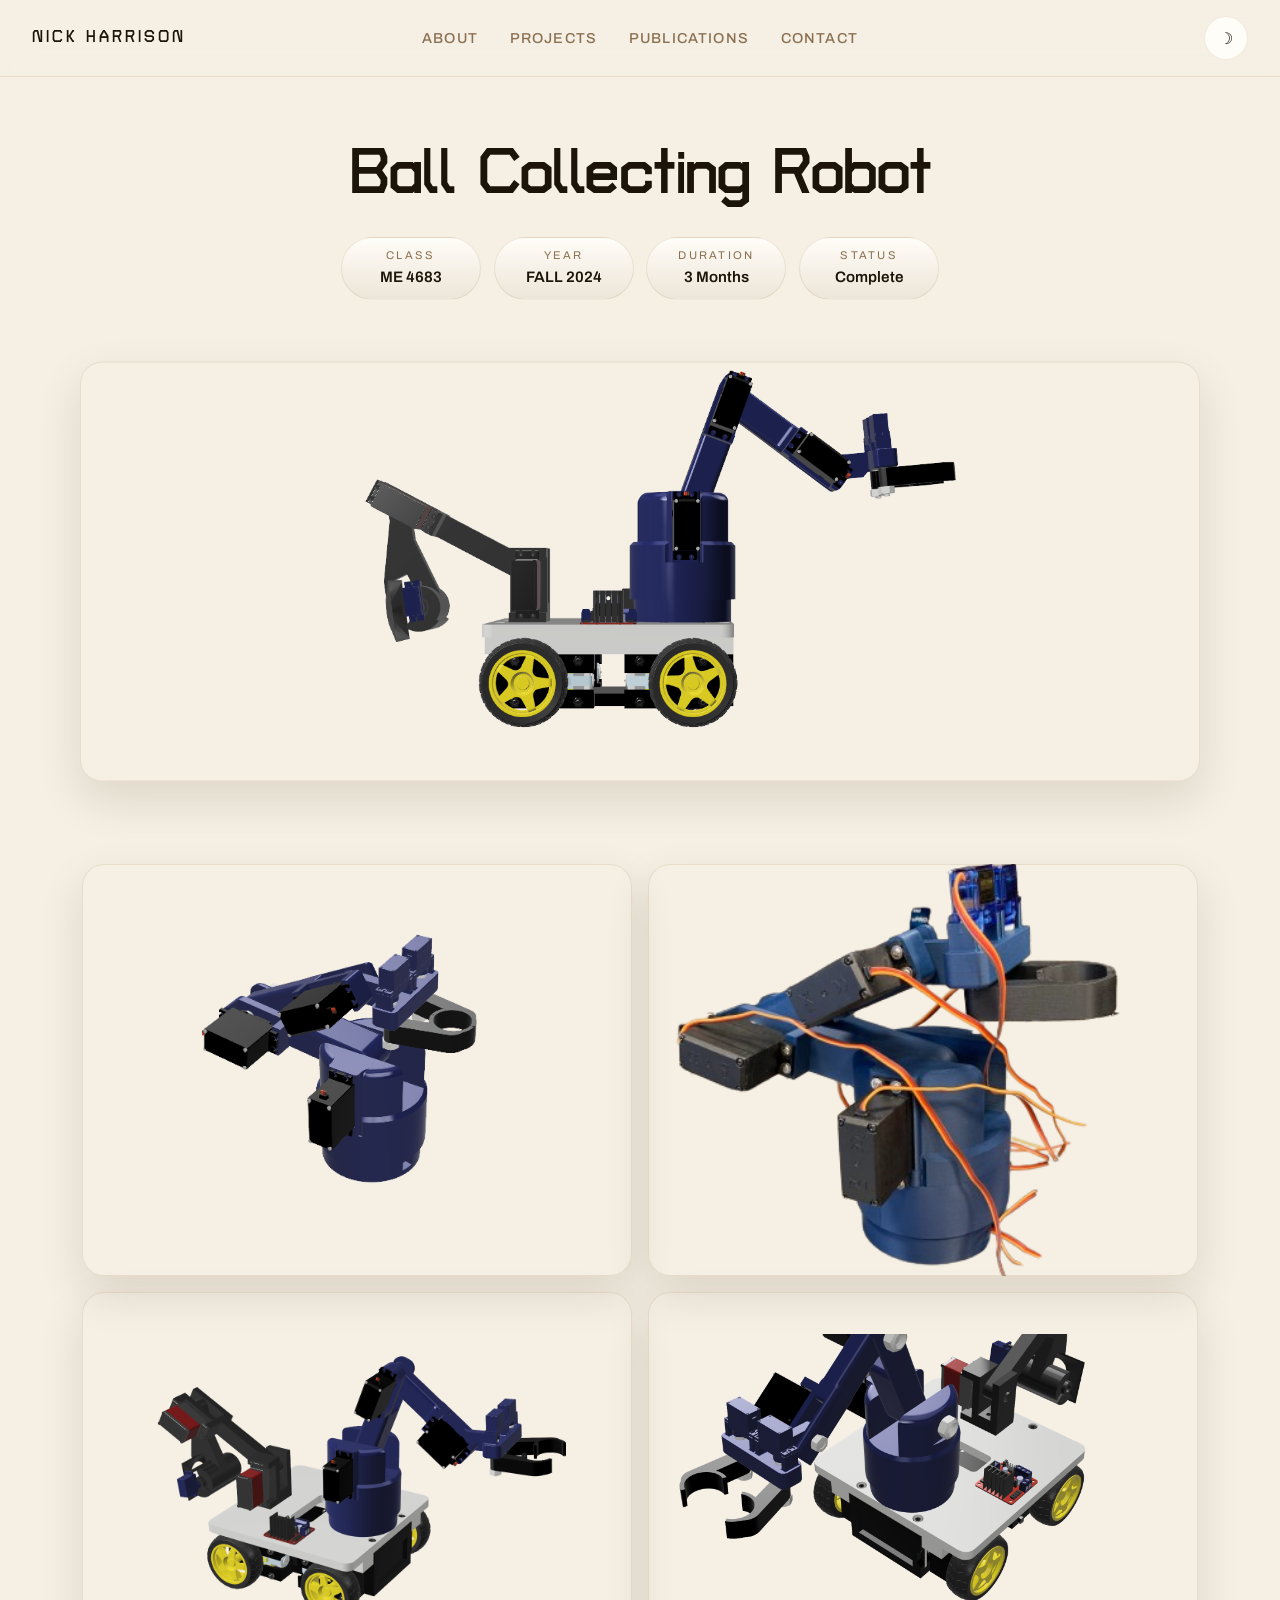
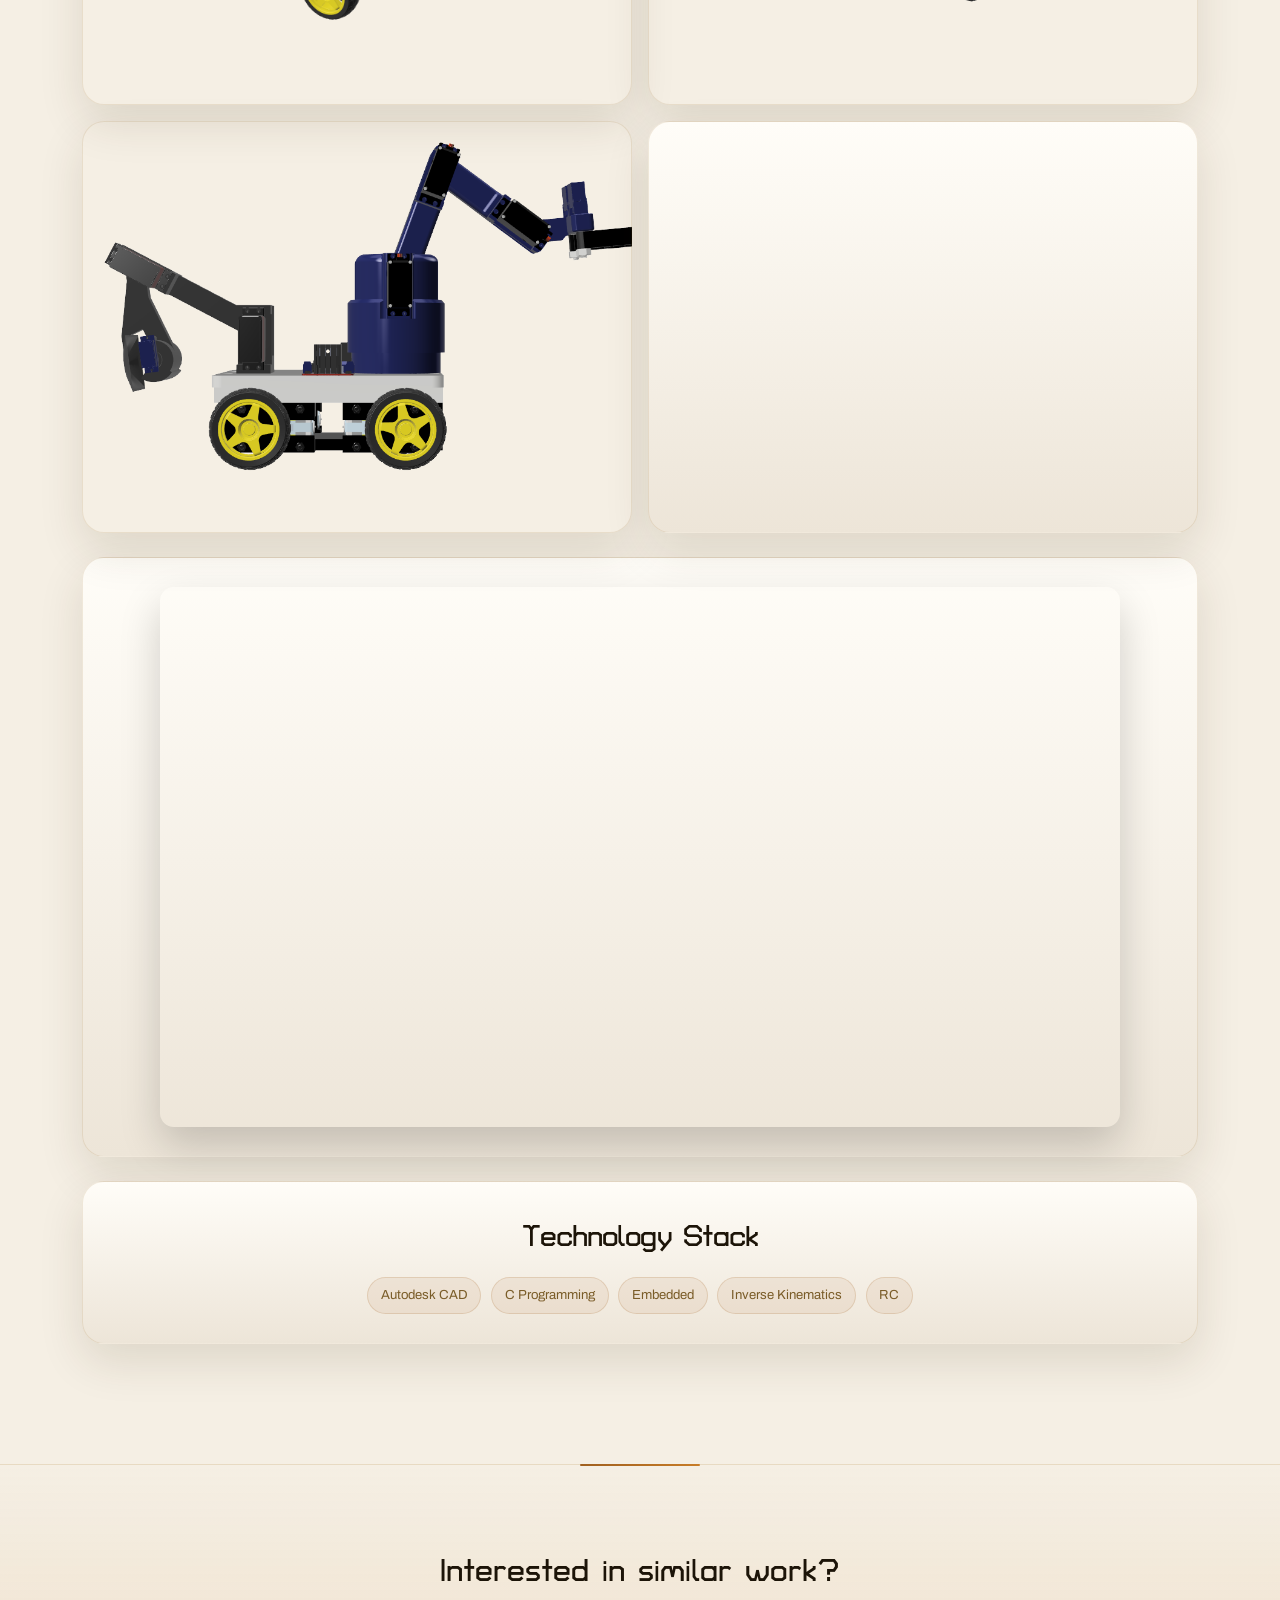
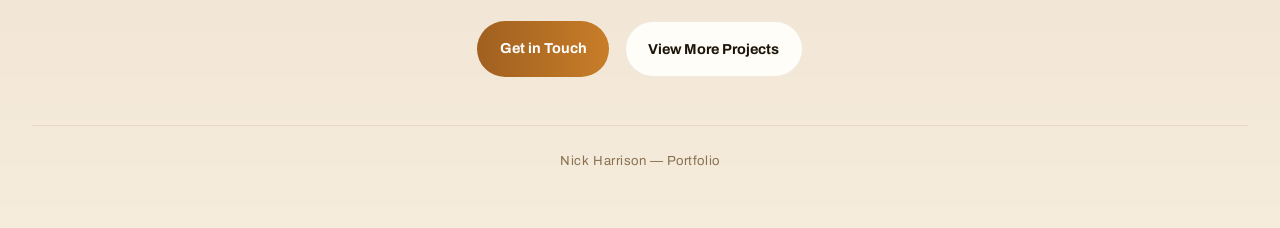
==== project-Ball-Sorter.html @ f3f4b69e "visual changes" ====
<!DOCTYPE html>
<html lang="en">
<head>
    <meta charset="UTF-8">
    <meta name="viewport" content="width=device-width, initial-scale=1.0">
    <script>
        (function(){ var k='portfolio-theme',t; try{t=localStorage.getItem(k);}catch(e){} if(!t&&typeof matchMedia!=='undefined'&&matchMedia('(prefers-color-scheme: light)').matches)t='light'; document.documentElement.setAttribute('data-theme',t||'dark'); })();
    </script>
    <title>Ball Sorting Robot - Nick's Portfolio</title>
    <link rel="preconnect" href="https://fonts.googleapis.com">
    <link rel="preconnect" href="https://fonts.gstatic.com" crossorigin>
     <link href="https://fonts.googleapis.com/css2?family=Archivo:wght@300;400;600;700&family=Playfair+Display:wght@700;900&family=Turret+Road:wght@400;700;800&display=swap" rel="stylesheet">
    <!-- To switch themes, change the href below to any file in /themes/ -->
    <link id="color-theme" rel="stylesheet" href="themes/warm-amber.css">
    <style>
* { margin: 0; padding: 0; box-sizing: border-box; }
        html { scroll-behavior: smooth; }
        body {
            font-family: 'Archivo', sans-serif;
            background: var(--bg);
            color: var(--text);
            line-height: 1.7;
        }

        nav {
            position: fixed;
            top: 0;
            left: 0;
            right: 0;
            padding: 1rem 2rem;
            display: flex;
            justify-content: space-between;
            align-items: center;
            z-index: 1000;
            background: linear-gradient(to bottom, var(--nav-bg), var(--nav-bg-fade));
            backdrop-filter: blur(18px);
            -webkit-backdrop-filter: blur(18px);
            border-bottom: 1px solid var(--surface-border);
        }

        [data-theme="light"] nav {
            background: linear-gradient(to bottom, var(--nav-bg), var(--nav-bg-fade));
        }

        .logo {
            font-family: 'Turret Road', serif;
            font-size: 1rem;
            font-weight: 800;
            letter-spacing: 0.18em;
            color: var(--text);
            text-decoration: none;
            transition: color 0.3s;
        }
        .logo:hover { color: var(--accent); }

        nav ul {
            position: absolute;
            left: 50%;
            transform: translateX(-50%);
            display: flex;
            gap: clamp(1rem, 2.8vw, 2rem);
            list-style: none;
        }

        nav a {
            color: var(--text-muted);
            text-decoration: none;
            font-size: 0.9rem;
            font-weight: 500;
            letter-spacing: 0.08em;
            text-transform: uppercase;
            transition: color 0.3s;
            position: relative;
        }

        nav a::after {
            content: '';
            position: absolute;
            bottom: -6px;
            left: 0;
            width: 0;
            height: 2px;
            background: linear-gradient(90deg, var(--accent), var(--accent-2));
            transition: width 0.3s;
        }
        nav a:hover { color: var(--text); }
        nav a:hover::after { width: 100%; }

        .theme-toggle { display: flex; align-items: center; margin-left: 1rem; }
        #theme-toggle-btn {
            background: var(--bg-elevated);
            border: 1px solid var(--surface-border);
            color: var(--text);
            width: 2.75rem;
            height: 2.75rem;
            border-radius: 999px;
            cursor: pointer;
            font-size: 1rem;
            display: flex;
            align-items: center;
            justify-content: center;
        }

        .project-hero {
            padding: 9rem 2rem 4rem;
            text-align: center;
            position: relative;
        }

        .project-hero h1 {
            font-family: 'Turret Road', serif;
            font-size: clamp(3rem, 5vw, 4.6rem);
            font-weight: 800;
            letter-spacing: -0.04em;
            line-height: 0.95;
            margin-bottom: 1rem;
            max-width: 860px;
            margin-left: auto;
            margin-right: auto;
        }

        .project-hero .subtitle {
            font-size: 1rem;
            color: var(--text-muted);
            max-width: 720px;
            margin: 0 auto 2rem;
        }

        .project-meta {
            display: flex;
            gap: 0.8rem;
            justify-content: center;
            flex-wrap: wrap;
        }

        .meta-item {
            background: linear-gradient(180deg, var(--bg-elevated), var(--surface));
            border: 1px solid var(--surface-border);
            border-radius: 999px;
            padding: 0.5rem 0.9rem;
            min-width: 140px;
        }

        .meta-label {
            font-size: 0.7rem;
            text-transform: uppercase;
            letter-spacing: 0.2em;
            color: var(--text-muted);
        }

        .meta-value {
            font-size: 0.95rem;
            color: var(--text);
            font-weight: 600;
        }

        .project-image-large {
            padding: 0 2rem 3rem;
            background-size: contain;
        }

        .project-image-large .image-container {
            max-width: 1120px;
            margin: 0 auto;
            min-height: 420px;
            background: linear-gradient(135deg, var(--project-image-overlay-1), var(--project-image-overlay-2));
            border: 1px solid var(--surface-border);
            border-radius: var(--radius);
            position: relative;
            overflow: hidden;
            box-shadow: var(--shadow);
        }
/* 
        .image-container::before,
        .image-container::after {
            content: '';
            position: absolute;
            background: linear-gradient(90deg, var(--accent), var(--accent-2));
            opacity: 0.12;
            border-radius: 999px;
        }
        .image-container::before { width: 240px; height: 240px; left: 10%; top: 12%; }
        .image-container::after { width: 180px; height: 180px; right: 8%; bottom: 10%; } */

        .project-content {
            max-width: var(--max-width);
            margin: 0 auto;
            padding: 2rem 2rem 6rem;
        }

        .content-section {
            background: linear-gradient(180deg, var(--bg-elevated), var(--surface));
            border: 1px solid var(--surface-border);
            border-radius: var(--radius);
            padding: 1.8rem;
            margin-bottom: 1.5rem;
            box-shadow: var(--shadow);
        }

        .content-section h2 {
            font-family: 'Turret Road', serif;
            font-size: 1.9rem;
            font-weight: 700;
            letter-spacing: -0.03em;
            margin-bottom: 0.9rem;
        }

        .content-section h3 {
            font-size: 1rem;
            font-weight: 700;
            margin-top: 1rem;
            color: var(--text);
        }

        .content-section p,
        .content-section li {
            color: var(--text-muted);
            font-size: 0.98rem;
            line-height: 1.75;
        }

        .content-section ul { list-style: none; padding-left: 0; }
        .content-section li { padding-left: 1rem; position: relative; }
        .content-section li::before {
            content: '—';
            position: absolute;
            left: 0;
            color: var(--accent-2);
        }

        .tech-stack {
            display: flex;
            justify-content: center;
            flex-wrap: wrap;
            gap: 0.6rem;
        }

        .tech-item {
            background: var(--tag-bg);
            border: 1px solid var(--tag-border);
            color: var(--muted);
            border-radius: 999px;
            padding: 0.4rem 0.8rem;
            font-size: 0.82rem;
        }

        .cta-section {
            padding: 5rem 2rem 3.5rem;
            text-align: center;
            position: relative;
            background: linear-gradient(180deg, transparent 0%, var(--project-cta-bg-1) 40%, var(--project-cta-bg-2) 100%);
            border-top: 1px solid var(--surface-border);
        }

        .cta-section::before {
            content: '';
            position: absolute;
            top: -1px;
            left: 50%;
            transform: translateX(-50%);
            width: 120px;
            height: 2px;
            background: linear-gradient(90deg, var(--accent), var(--accent-2));
            border-radius: 2px;
        }

        .cta-section h2 {
            font-family: 'Turret Road', serif;
            font-size: 2rem;
            margin-bottom: 1.4rem;
        }

        .cta-buttons { display: flex; justify-content: center; gap: 1rem; flex-wrap: wrap; }
        .btn {
            text-decoration: none;
            padding: 0.9rem 1.4rem;
            border-radius: 999px;
            font-size: 0.9rem;
            font-weight: 700;
        }
        .btn-primary {
            background: linear-gradient(90deg, var(--accent), var(--accent-2));
            color: #fff;
        }
        .btn-secondary {
            border: 1px solid var(--surface-border);
            color: var(--text);
            background: var(--bg-elevated);
        }

        .cta-footer {
            margin-top: 3rem;
            padding-top: 1.5rem;
            border-top: 1px solid var(--surface-border);
            color: var(--text-muted);
            font-size: 0.82rem;
            letter-spacing: 0.04em;
        }

        .project-gallery {
            display: grid;
            grid-template-columns: repeat(2, minmax(0, 1fr));
            gap: 1rem;
            margin-bottom: 1.5rem;
        }

        .gallery-item {
            background: linear-gradient(180deg, var(--bg-elevated), var(--surface));
            border: 1px solid var(--surface-border);
            border-radius: var(--radius);
            overflow: hidden;
            box-shadow: var(--shadow);
            cursor: pointer;
            aspect-ratio: 4 / 3;
        }

        .gallery-item video {
            width: 100%;
            height: 100%;
            object-fit: cover;
            display: block;
        }

        .lightbox {
            position: fixed;
            inset: 0;
            z-index: 2000;
            display: none;
            align-items: center;
            justify-content: center;
            padding: 2rem;
            background: rgba(2, 8, 23, 0.88);
            backdrop-filter: blur(12px);
        }

        .lightbox.active { display: flex; }

        .lightbox-content {
            max-width: min(1180px, 92vw);
            max-height: 86vh;
            object-fit: contain;
            border-radius: 14px;
            box-shadow: 0 24px 80px rgba(0, 0, 0, 0.45);
        }

        .lightbox-close {
            position: fixed;
            top: 1rem;
            right: 1rem;
            width: 2.75rem;
            height: 2.75rem;
            border: 1px solid rgba(255, 255, 255, 0.18);
            border-radius: 999px;
            background: rgba(15, 23, 42, 0.75);
            color: #fff;
            cursor: pointer;
            font-size: 1.8rem;
            line-height: 1;
        }

        @media (max-width: 768px) {
            nav { padding: 1rem 1rem; }
            nav ul { display: none; }
            .project-hero { padding: 8rem 1rem 3rem; }
            .project-content { padding: 1rem 0.75rem 5rem; }
            .project-image-large { padding: 0 0.75rem 2rem; }
            .content-section { padding: 1.4rem; }
            .project-gallery { grid-template-columns: 1fr; }
        }
</style>
</head>
<body>
    <nav>
        <a href="index.html" class="logo">NICK HARRISON</a>
        <ul>
            <li><a href="index.html#about">About</a></li>
            <li><a href="index.html#projects">Projects</a></li>
            <li><a href="index.html#publications">Publications</a></li>
            <li><a href="index.html#contact">Contact</a></li>
        </ul>
        <div class="theme-toggle">
            <button type="button" id="theme-toggle-btn" aria-label="Switch to light mode">☀</button>
        </div>
    </nav>

    <section class="project-hero">
        <!-- <a href="index.html#projects" class="back-link">← Back to Projects</a> -->
        <h1>Ball Collecting Robot</h1>
        <p class="subtitle"></p>
        
        <div class="project-meta">
            <!-- <div class="meta-item">
                <div class="meta-label">Role</div>
                <div class="meta-value">Lead Designer</div>
            </div> -->
            <div class="meta-item">
                <div class="meta-label">Class</div>
                <div class="meta-value">ME 4683</div>
            </div>
            <div class="meta-item">
                <div class="meta-label">Year</div>
                <div class="meta-value">FALL 2024</div>
            </div>
            <div class="meta-item">
                <div class="meta-label">Duration</div>
                <div class="meta-value">3 Months</div>
            </div>
            <div class="meta-item">
                <div class="meta-label">Status</div>
                <div class="meta-value">Complete</div>
                </div>
    </section>

    <section class="project-image-large">
        <div class="image-container parallax-ready" id="hero-image" style="background-image: url('images/Projects/Mechatronics\ Applications/Main Assembly v100 side.png');
            background-size: 80%;
            background-position: center;
            background-repeat: no-repeat;">  
        </div>
    </section>

    <section class="project-content">
       
        <!-- <div class="content-section reveal" data-reveal>
            <h2>The Challenge</h2>
            <p>
         Mechatronics Applications was a project-based course that concluded with a class competition in which teams of two competed to collect and store the most amount of balls.
            </p>
            <p>
                The tasks of the project were as follows:
            </p>
            <ul>
                <li>Using airfoil data, determine a suitable airfoil shape</li>
                <li>Determine wing shape (twist, sweep, dihedral/anhedral)  </li>
                <li>Determine size of wing (span, chord) to achive necessary lift</li>
                <li>Calculate aerodynamic forces generated by wing and fuselage</li>
                <li>Calculate inpact of wingtips on drag and lift</li>
                <li>Design and build the wing, considering weight restrictions and durabilty</li>
                <li>Design a suitable cotrol algorithm for maintianing flight orientation autonomously</li>
            </ul>
        </div>

        <div class="content-section reveal" data-reveal style="text-align: justify ;">
            <h2>The Solution</h2>
            <p>
            The SG6040 airfloil profile was selected to form the wing design. Below, the skeleton of the wing is shown which consists of 3D printed ribs connected with carbon fiber rods. To save on weight, lightweight PLA was used as opposed to regular PLA
            which reduced the mass of the wing by <b>65 percent</b>.
            </p>
            <p>
            The flight controller utilizes the MPU-6050 IMU to measure the pitch, roll and yaw. A control algorithm was created using these values to maintain stability of the aircraft during flight without requiring user input. 
            </p>
        </div> -->

        <div class="project-gallery reveal" data-reveal>
            <div class="gallery-item" data-lightbox="images/Projects/Mechatronics Applications/Container Collector Assembly MKIII v61.png" style="background-image: url('images/Projects/Mechatronics\ Applications/Container Collector Assembly MKIII v61.png');
                background-size: cover;
                background-position: center;
                background-repeat: no-repeat;">
            </div>
        
            <div class="gallery-item" data-lightbox="images/Projects/Mechatronics Applications/Container Collector Prototype .png" style="background-image: url('images/Projects/Mechatronics Applications/Container Collector Prototype .png');
                background-size: cover;
                background-position: center;
                background-repeat: no-repeat;">
            </div>

            <div class="gallery-item" data-lightbox="images/Projects/Mechatronics Applications/Main Assembly v100 angle 1.png" style="background-image: url('images/Projects/Mechatronics\ Applications/Main Assembly v100 angle 1.png');
                background-size: cover;
                background-position: center;
                background-repeat: no-repeat;">
            </div>
            
            <div class="gallery-item" data-lightbox="images/Projects/Mechatronics Applications/Main Assembly v100 angle 2.png" style="background-image: url('images/Projects/Mechatronics Applications/Main Assembly v100 angle 2.png');
                background-size: 120%;
                background-position: center;
                background-repeat: no-repeat;">
            </div>

            <div class="gallery-item" data-lightbox="images/Projects/Mechatronics Applications/Main Assembly v100 side.png" style="background-image: url('images/Projects/Mechatronics Applications/Main\ Assembly\ v100\ side.png');
                background-size: 150%;
                background-position: center;
                background-repeat: no-repeat;">
            </div>

             <div class="gallery-item">
                <video autoplay muted loop playsinline>
                    <source src="Videos/Collector Demo.mp4" type="video/mp4">
                        Your browser does not support the video tag.
                </video>
            </div>
            
            
        </div>

        <div class="content-section reveal" data-reveal style="text-align: center;">
            <div style="width: min(100%, 960px); margin: 0 auto; aspect-ratio: 16 / 9; border-radius: 14px; overflow: hidden; box-shadow: 0 18px 40px rgba(0,0,0,.18);">
                <iframe
                    width="560"
                    height="315"
                    src="https://www.youtube.com/embed/3nJIN5rSFaw?si=W7jKYZ2c7kxrS6bO&autoplay=1&mute=1&autoplay=1"
                    title="YouTube video player"
                    frameborder="0"
                    allow="accelerometer; autoplay; clipboard-write; encrypted-media; gyroscope; picture-in-picture; web-share"
                    referrerpolicy="strict-origin-when-cross-origin"
                    allowfullscreen
                    style="width: 100%; height: 100%; border: 0;"
                ></iframe>
            </div>
        </div>

        <div class="content-section reveal" data-reveal style="text-align: center;">
            <h2>Technology Stack</h2>
            <div class="tech-stack">
                        <div class="tech-item">Autodesk CAD</div>
                        <div class="tech-item">C Programming</div>
                        <div class="tech-item">Embedded</div>
                        <div class="tech-item">Inverse Kinematics</div>
                         <div class="tech-item">RC</div>
            </div>
        </div>
    </section>

    <section class="cta-section reveal" data-reveal>
        <h2>Interested in similar work?</h2>
        <div class="cta-buttons">
            <a href="index.html#contact" class="btn btn-primary">Get in Touch</a>
            <a href="index.html#projects" class="btn btn-secondary">View More Projects</a>
        </div>
        <div class="cta-footer">Nick Harrison — Portfolio</div>
    </section>

    <div class="lightbox" id="lightbox" aria-hidden="true">
        <button type="button" class="lightbox-close" id="lightbox-close" aria-label="Close">×</button>
        <img class="lightbox-content" id="lightbox-img" src="" alt="Enlarged view">
        <video class="lightbox-content" id="lightbox-video" controls playsinline style="display:none;">
            <source id="lightbox-video-source" src="" type="video/mp4">
            Your browser does not support the video tag.
        </video>
    </div>

    <script src="theme.js"></script>
    <script>
        (function () {
            var e = document.documentElement;

            // ----- Scroll reveal -----
            var reveals = document.querySelectorAll('[data-reveal]');
            var observer = new IntersectionObserver(function (entries) {
                entries.forEach(function (entry) {
                    if (entry.isIntersecting) {
                        entry.target.classList.add('revealed');
                    }
                });
            }, { rootMargin: '0px 0px -60px 0px', threshold: 0.1 });

            reveals.forEach(function (el) { observer.observe(el); });

            // ----- Hero image parallax -----
            var heroImage = document.getElementById('hero-image');
            if (heroImage) {
                window.addEventListener('scroll', function () {
                    var rect = heroImage.getBoundingClientRect();
                    var center = rect.top + rect.height / 2;
                    var viewCenter = window.innerHeight / 2;
                    var offset = (viewCenter - center) * 0.03;
                    heroImage.style.transform = 'translateY(' + (offset * 0.5) + 'px)';
                }, { passive: true });
            }

            // ----- Gallery lightbox -----
            var lightbox = document.getElementById('lightbox');
            var lightboxImg = document.getElementById('lightbox-img');
            var lightboxVideo = document.getElementById('lightbox-video');
            var lightboxVideoSource = document.getElementById('lightbox-video-source');
            var lightboxClose = document.getElementById('lightbox-close');
            var galleryTriggers = document.querySelectorAll('[data-lightbox]');
            var videoTriggers = document.querySelectorAll('[data-lightbox-video]');

            function openLightboxImage(src) {
                if (!lightbox || !lightboxImg) return;
                if (lightboxVideo) {
                    lightboxVideo.pause();
                    lightboxVideo.currentTime = 0;
                    lightboxVideo.style.display = 'none';
                }
                if (lightboxVideoSource) lightboxVideoSource.src = '';
                if (lightboxVideo) lightboxVideo.load();

                lightboxImg.style.display = '';
                lightboxImg.src = src;
                lightbox.classList.add('active');
                lightbox.setAttribute('aria-hidden', 'false');
                document.body.style.overflow = 'hidden';
            }

            function openLightboxVideo(src) {
                if (!lightbox || !lightboxVideo || !lightboxVideoSource || !lightboxImg) return;
                lightboxImg.src = '';
                lightboxImg.style.display = 'none';

                lightboxVideoSource.src = src;
                lightboxVideo.style.display = '';
                lightboxVideo.load();

                lightbox.classList.add('active');
                lightbox.setAttribute('aria-hidden', 'false');
                document.body.style.overflow = 'hidden';

                // Autoplay may be blocked; that's fine.
                var p = lightboxVideo.play();
                if (p && typeof p.catch === 'function') p.catch(function () {});
            }

            function closeLightbox() {
                if (!lightbox) return;
                lightbox.classList.remove('active');
                lightbox.setAttribute('aria-hidden', 'true');
                document.body.style.overflow = '';

                if (lightboxImg) lightboxImg.src = '';
                if (lightboxVideo) {
                    lightboxVideo.pause();
                    lightboxVideo.currentTime = 0;
                    lightboxVideo.style.display = 'none';
                }
                if (lightboxVideoSource) lightboxVideoSource.src = '';
                if (lightboxVideo) lightboxVideo.load();
            }

            galleryTriggers.forEach(function (el) {
                el.addEventListener('click', function () {
                    var src = this.getAttribute('data-lightbox');
                    if (src) openLightboxImage(src);
                });
            });

            videoTriggers.forEach(function (el) {
                el.addEventListener('click', function () {
                    var src = this.getAttribute('data-lightbox-video');
                    if (src) openLightboxVideo(src);
                });
            });

            if (lightboxClose) lightboxClose.addEventListener('click', closeLightbox);
            if (lightbox) lightbox.addEventListener('click', function (ev) {
                if (ev.target === lightbox) closeLightbox();
            });
            document.addEventListener('keydown', function (ev) {
                if (ev.key === 'Escape') closeLightbox();
            });
        })();
    </script>
</body>
</html>
---- themes/warm-amber.css ----
/* ── Warm Amber theme ────────────────────────────────────────────────────── */
:root,
[data-theme="dark"] {
    --bg: #111009;
    --bg-elevated: #1c1810;
    --surface: #221e14;
    --surface-2: #2c2618;
    --surface-border: rgba(210, 160, 80, 0.14);
    --text: #f5ede0;
    --muted: #d4a862;
    --text-muted: #9a8060;
    --accent: #c87d28;
    --accent-2: #e8a030;
    --accent-3: #f0c870;
    --success: #8a9a6a;
    --shadow: 0 24px 60px rgba(5, 3, 0, 0.6);
    --radius: 22px;
    --max-width: 1180px;

    /* Ambient / hardcoded thematic colors */
    --glow-primary: rgba(200, 125, 40, 0.10);
    --glow-secondary: rgba(232, 160, 48, 0.06);
    --glow-hero-primary: rgba(200, 125, 40, 0.18);
    --glow-hero-secondary: rgba(232, 160, 48, 0.12);
    --nav-bg: rgba(10, 7, 2, 0.88);
    --nav-bg-fade: rgba(10, 7, 2, 0.42);
    --grid-line: rgba(200, 155, 80, 0.04);
    --about-overlay-1: rgba(200, 125, 40, 0.08);
    --about-overlay-2: rgba(232, 160, 48, 0.05);
    --tag-bg: rgba(200, 125, 40, 0.10);
    --tag-border: rgba(200, 125, 40, 0.22);
    --card-hover-border: rgba(200, 125, 40, 0.6);
    --card-hover-shadow: rgba(5, 3, 0, 0.6);
    --image-overlay: rgba(10, 7, 2, 0.7);
    --contact-glow-1: rgba(200, 125, 40, 0.05);
    --contact-glow-2: rgba(232, 160, 48, 0.03);
    --email-bg-1: rgba(200, 125, 40, 0.12);
    --email-bg-2: rgba(232, 160, 48, 0.10);
    --social-hover-1: rgba(200, 125, 40, 0.18);
    --social-hover-2: rgba(232, 160, 48, 0.14);
    --cta-shadow: rgba(200, 125, 40, 0.35);
    --section-tint: rgba(200, 125, 40, 0.03);
    --project-image-overlay-1: rgba(200, 125, 40, 0.22);
    --project-image-overlay-2: rgba(232, 160, 48, 0.12);
    --project-cta-bg-1: rgba(200, 125, 40, 0.07);
    --project-cta-bg-2: rgba(232, 160, 48, 0.05);
}

[data-theme="light"] {
    --bg: #f5efe4;
    --bg-elevated: #fffdf8;
    --surface: #ede5d8;
    --surface-2: #e0d4c0;
    --surface-border: rgba(140, 90, 20, 0.12);
    --text: #1c1408;
    --muted: #7a5c28;
    --text-muted: #8a7050;
    --accent: #a06020;
    --accent-2: #c87d28;
    --accent-3: #d4a040;
    --success: #5a7a40;
    --shadow: 0 18px 45px rgba(60, 40, 10, 0.12);

    --nav-bg: rgba(245, 239, 228, 0.92);
    --nav-bg-fade: rgba(245, 239, 228, 0.52);
    --tag-bg: rgba(160, 96, 32, 0.08);
    --tag-border: rgba(160, 96, 32, 0.18);
    --card-hover-border: rgba(160, 96, 32, 0.5);
    --card-hover-shadow: rgba(60, 40, 10, 0.22);
    --image-overlay: rgba(28, 20, 8, 0.5);
    --contact-glow-1: rgba(160, 96, 32, 0.06);
    --contact-glow-2: rgba(200, 125, 40, 0.04);
    --email-bg-1: rgba(160, 96, 32, 0.10);
    --email-bg-2: rgba(200, 125, 40, 0.08);
    --social-hover-1: rgba(160, 96, 32, 0.12);
    --social-hover-2: rgba(200, 125, 40, 0.10);
    --cta-shadow: rgba(160, 96, 32, 0.30);
    --about-overlay-1: rgba(160, 96, 32, 0.06);
    --about-overlay-2: rgba(200, 125, 40, 0.04);
    --glow-primary: rgba(160, 96, 32, 0.08);
    --glow-secondary: rgba(200, 125, 40, 0.05);
    --glow-hero-primary: rgba(160, 96, 32, 0.12);
    --glow-hero-secondary: rgba(200, 125, 40, 0.08);
    --grid-line: rgba(160, 120, 60, 0.05);
}
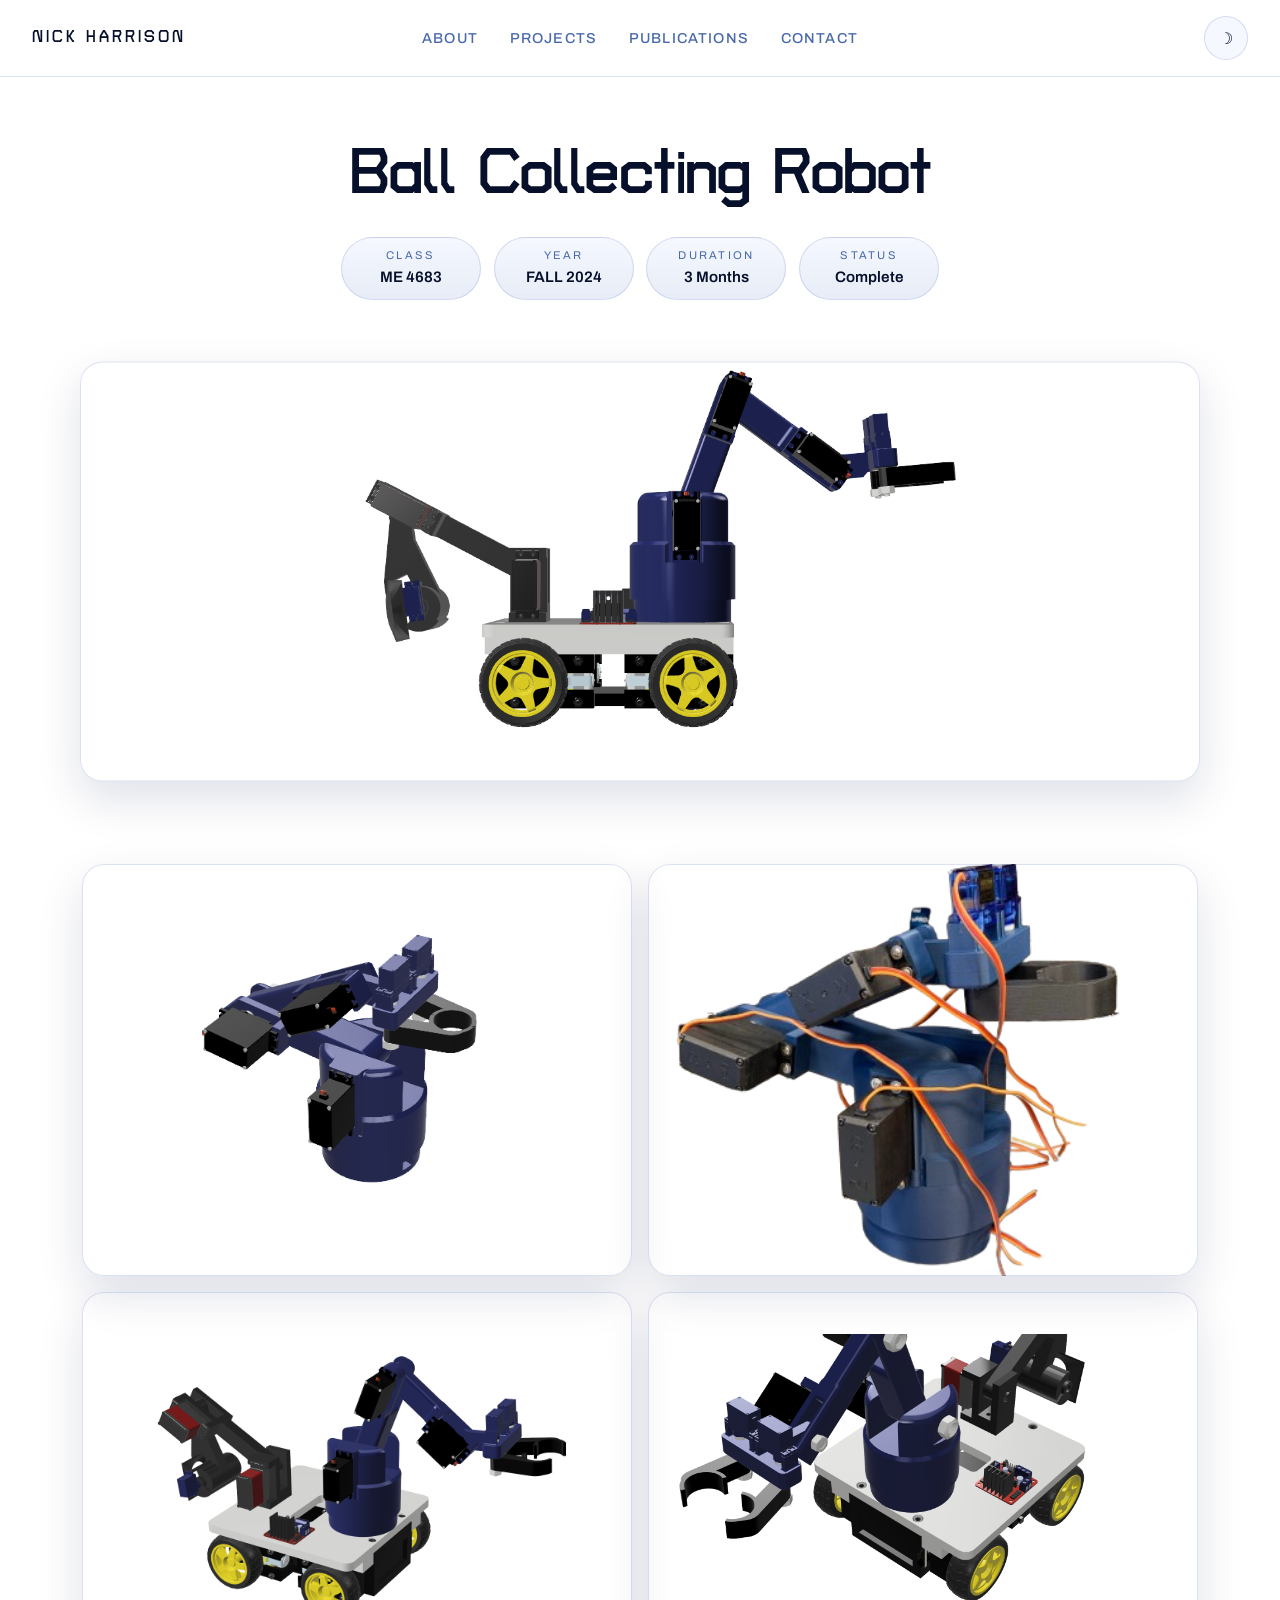
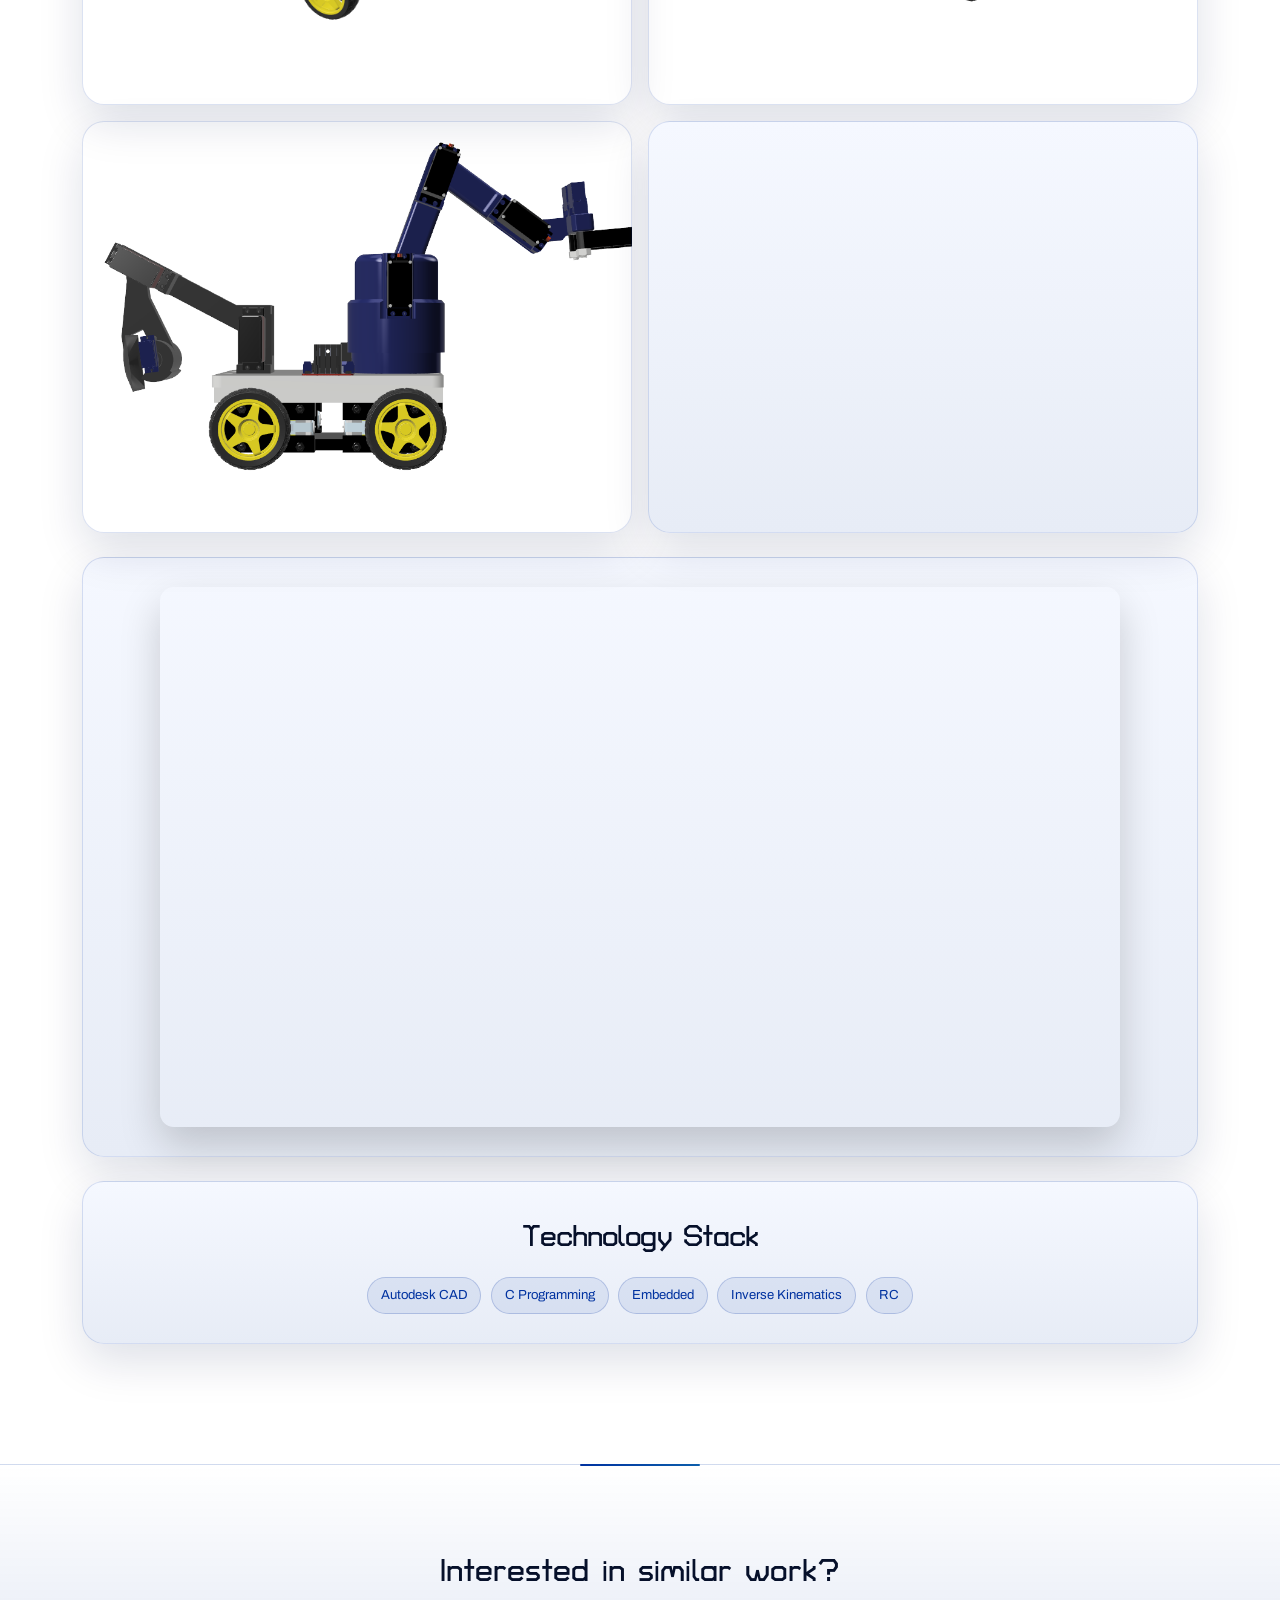
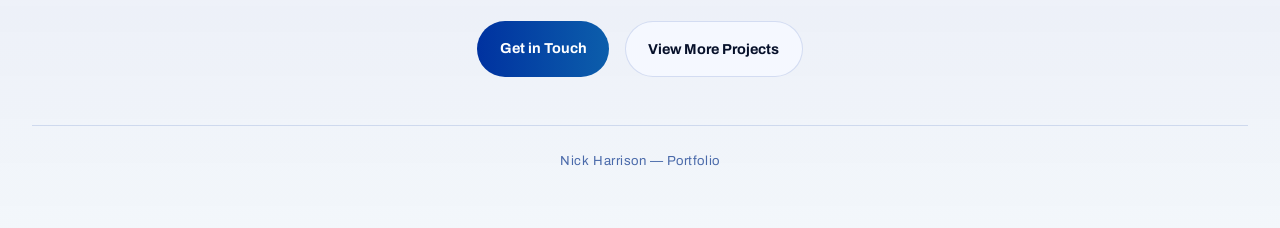
==== commit 0308835a: "updates" ====
--- a/project-Ball-Sorter.html
+++ b/project-Ball-Sorter.html
@@ -11,7 +11,7 @@
     <link rel="preconnect" href="https://fonts.gstatic.com" crossorigin>
      <link href="https://fonts.googleapis.com/css2?family=Archivo:wght@300;400;600;700&family=Playfair+Display:wght@700;900&family=Turret+Road:wght@400;700;800&display=swap" rel="stylesheet">
     <!-- To switch themes, change the href below to any file in /themes/ -->
-    <link id="color-theme" rel="stylesheet" href="themes/warm-amber.css">
+    <link id="color-theme" rel="stylesheet" href="themes/ellisdon-blue.css">
     <style>
 * { margin: 0; padding: 0; box-sizing: border-box; }
         html { scroll-behavior: smooth; }
--- a/themes/ellisdon-blue.css
+++ b/themes/ellisdon-blue.css
@@ -0,0 +1,91 @@
+/* ── EllisDon Blue theme ──────────────────────────────────────────────────── */
+/* Brand colors: #0C5EAB (Tory Blue), #0032A0 (International Klein Blue), #E7ECF6 (White Lilac) */
+:root,
+[data-theme="dark"] {
+    --bg: #020b1e;
+    --bg-elevated: #051530;
+    --surface: #081d45;
+    --surface-2: #0c255a;
+    --surface-border: rgba(12, 94, 171, 0.28);
+    --text: #f0f5ff;
+    --muted: #7aacd8;
+    --text-muted: #4e7aaa;
+    --accent: #f0f5ff;
+    --accent-2: #0C5EAB;
+    --accent-3: #5c9cd8;
+    --success: #5a9a7a;
+    --shadow: 0 24px 60px rgba(1, 4, 14, 0.70);
+    --radius: 22px;
+    --max-width: 1180px;
+
+    /* Ambient / hardcoded thematic colors */
+    --glow-primary: rgba(12, 94, 171, 0.14);
+    --glow-secondary: rgba(0, 50, 160, 0.08);
+    --glow-hero-primary: rgba(12, 94, 171, 0.22);
+    --glow-hero-secondary: rgba(0, 50, 160, 0.14);
+    --nav-bg: rgba(2, 6, 18, 0.90);
+    --nav-bg-fade: rgba(2, 6, 18, 0.44);
+    --grid-line: rgba(12, 94, 171, 0.05);
+    --about-overlay-1: rgba(12, 94, 171, 0.10);
+    --about-overlay-2: rgba(0, 50, 160, 0.06);
+    --tag-bg: rgba(12, 94, 171, 0.12);
+    --tag-border: rgba(12, 94, 171, 0.28);
+    --card-hover-border: rgba(12, 94, 171, 0.65);
+    --card-hover-shadow: rgba(1, 4, 14, 0.70);
+    --image-overlay: rgba(2, 6, 18, 0.72);
+    --contact-glow-1: rgba(12, 94, 171, 0.06);
+    --contact-glow-2: rgba(0, 50, 160, 0.04);
+    --email-bg-1: rgba(12, 94, 171, 0.14);
+    --email-bg-2: rgba(0, 50, 160, 0.10);
+    --social-hover-1: rgba(12, 94, 171, 0.20);
+    --social-hover-2: rgba(0, 50, 160, 0.14);
+    --cta-shadow: rgba(12, 94, 171, 0.40);
+    --section-tint: rgba(12, 94, 171, 0.04);
+    --project-image-overlay-1: rgba(12, 94, 171, 0.24);
+    --project-image-overlay-2: rgba(0, 50, 160, 0.14);
+    --project-cta-bg-1: rgba(12, 94, 171, 0.09);
+    --project-cta-bg-2: rgba(0, 50, 160, 0.06);
+}
+
+[data-theme="light"] {
+    --bg: #ffffff;
+    --bg-elevated: #f5f8ff;
+    --surface: #E7ECF6;
+    --surface-2: #d4dcee;
+    --surface-border: rgba(0, 50, 160, 0.14);
+    --text: #06102a;
+    --muted: #0032A0;
+    --text-muted: #4a6aaa;
+    --accent: #0032A0;
+    --accent-2: #0C5EAB;
+    --accent-3: #3a80c8;
+    --success: #2a6a4a;
+    --shadow: 0 18px 45px rgba(0, 20, 80, 0.13);
+
+    --nav-bg: rgba(255, 255, 255, 0.94);
+    --nav-bg-fade: rgba(255, 255, 255, 0.54);
+    --tag-bg: rgba(0, 50, 160, 0.08);
+    --tag-border: rgba(0, 50, 160, 0.20);
+    --card-hover-border: rgba(0, 50, 160, 0.52);
+    --card-hover-shadow: rgba(0, 20, 80, 0.22);
+    --image-overlay: rgba(2, 8, 40, 0.52);
+    --contact-glow-1: rgba(0, 50, 160, 0.06);
+    --contact-glow-2: rgba(12, 94, 171, 0.04);
+    --email-bg-1: rgba(0, 50, 160, 0.10);
+    --email-bg-2: rgba(12, 94, 171, 0.08);
+    --social-hover-1: rgba(0, 50, 160, 0.12);
+    --social-hover-2: rgba(12, 94, 171, 0.10);
+    --cta-shadow: rgba(0, 50, 160, 0.32);
+    --about-overlay-1: rgba(0, 50, 160, 0.06);
+    --about-overlay-2: rgba(12, 94, 171, 0.04);
+    --glow-primary: rgba(0, 50, 160, 0.08);
+    --glow-secondary: rgba(12, 94, 171, 0.05);
+    --glow-hero-primary: rgba(0, 50, 160, 0.13);
+    --glow-hero-secondary: rgba(12, 94, 171, 0.08);
+    --grid-line: rgba(0, 50, 160, 0.05);
+    --section-tint: rgba(0, 50, 160, 0.03);
+    --project-image-overlay-1: rgba(0, 50, 160, 0.22);
+    --project-image-overlay-2: rgba(12, 94, 171, 0.12);
+    --project-cta-bg-1: rgba(0, 50, 160, 0.07);
+    --project-cta-bg-2: rgba(12, 94, 171, 0.05);
+}
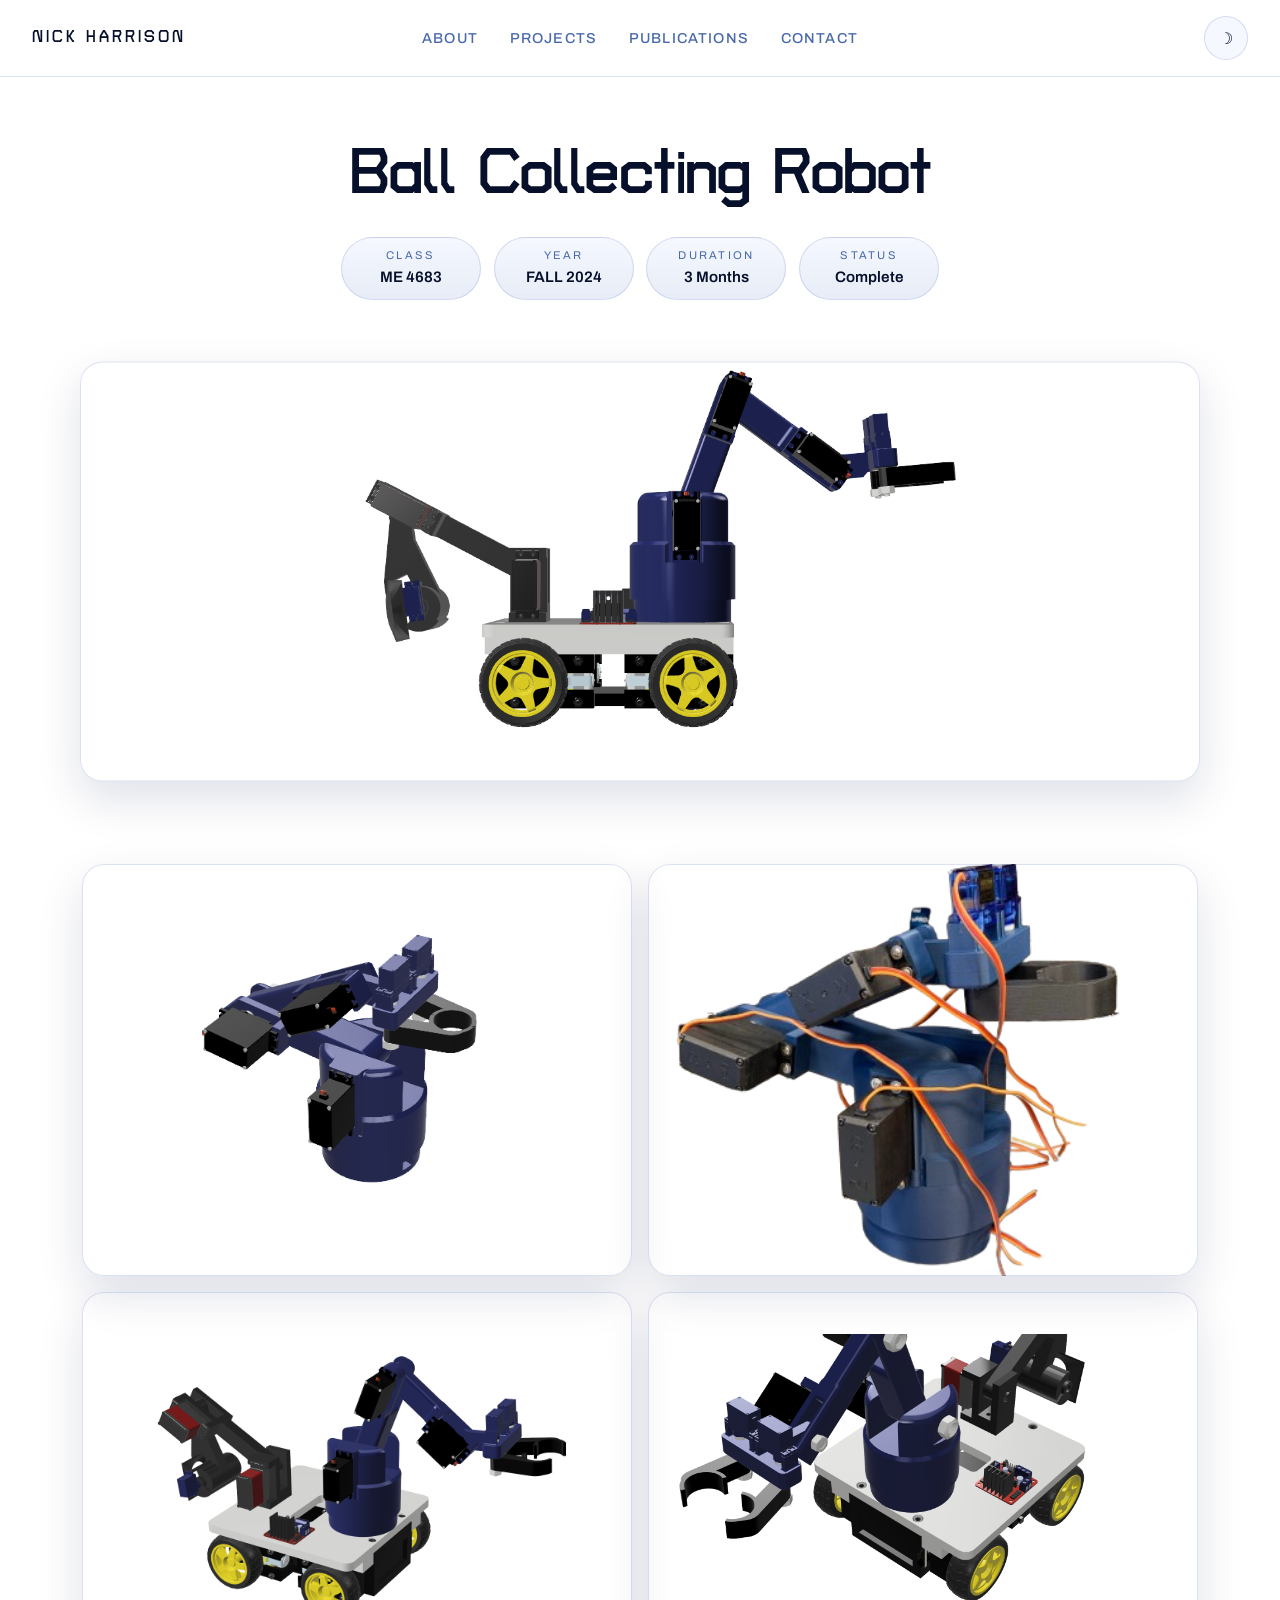
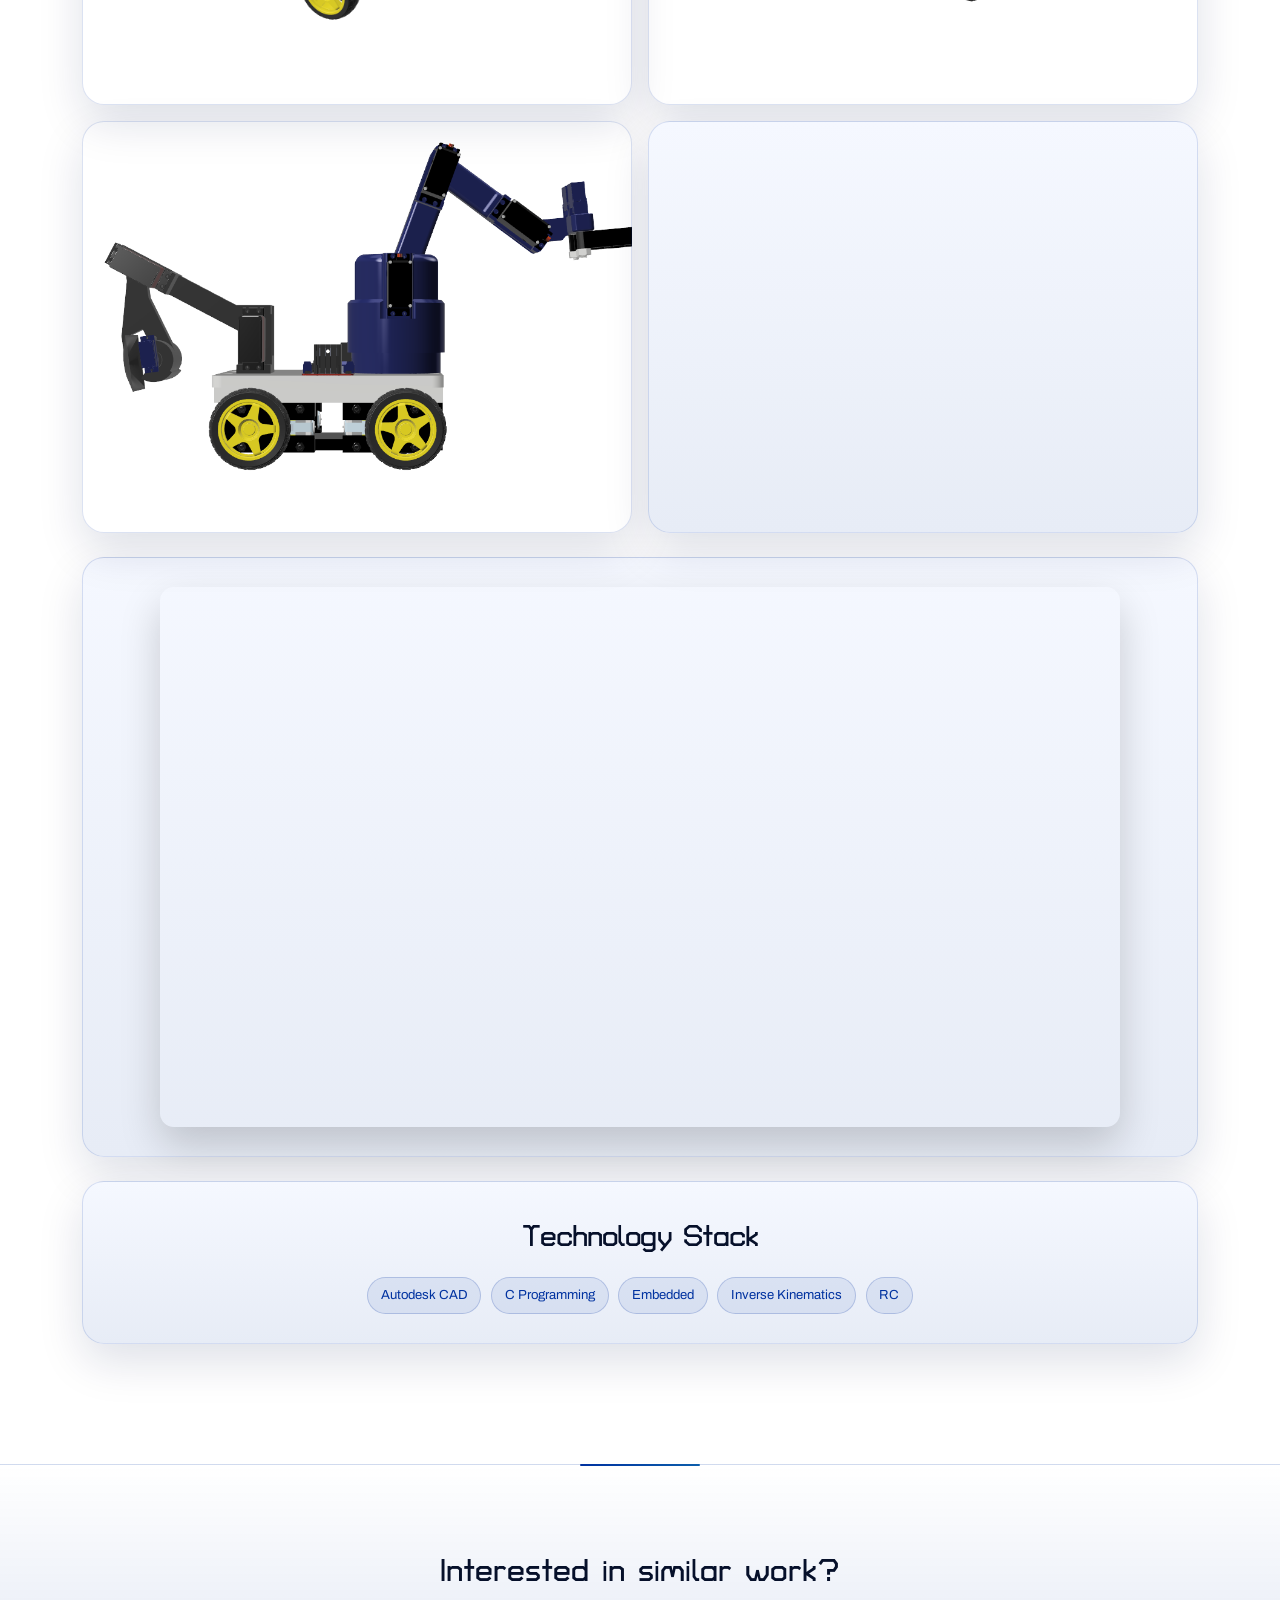
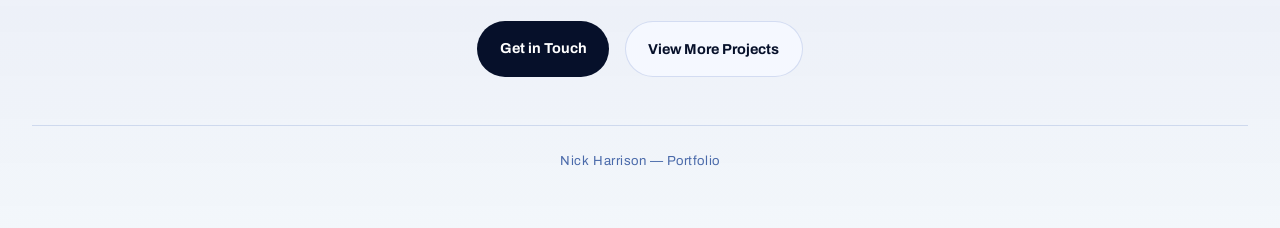
==== commit 088e7cc9: "updated all page button colours" ====
--- a/project-Ball-Sorter.html
+++ b/project-Ball-Sorter.html
@@ -279,8 +279,8 @@
             font-weight: 700;
         }
         .btn-primary {
-            background: linear-gradient(90deg, var(--accent), var(--accent-2));
-            color: #fff;
+            background: var(--text);
+            color: var(--bg);
         }
         .btn-secondary {
             border: 1px solid var(--surface-border);
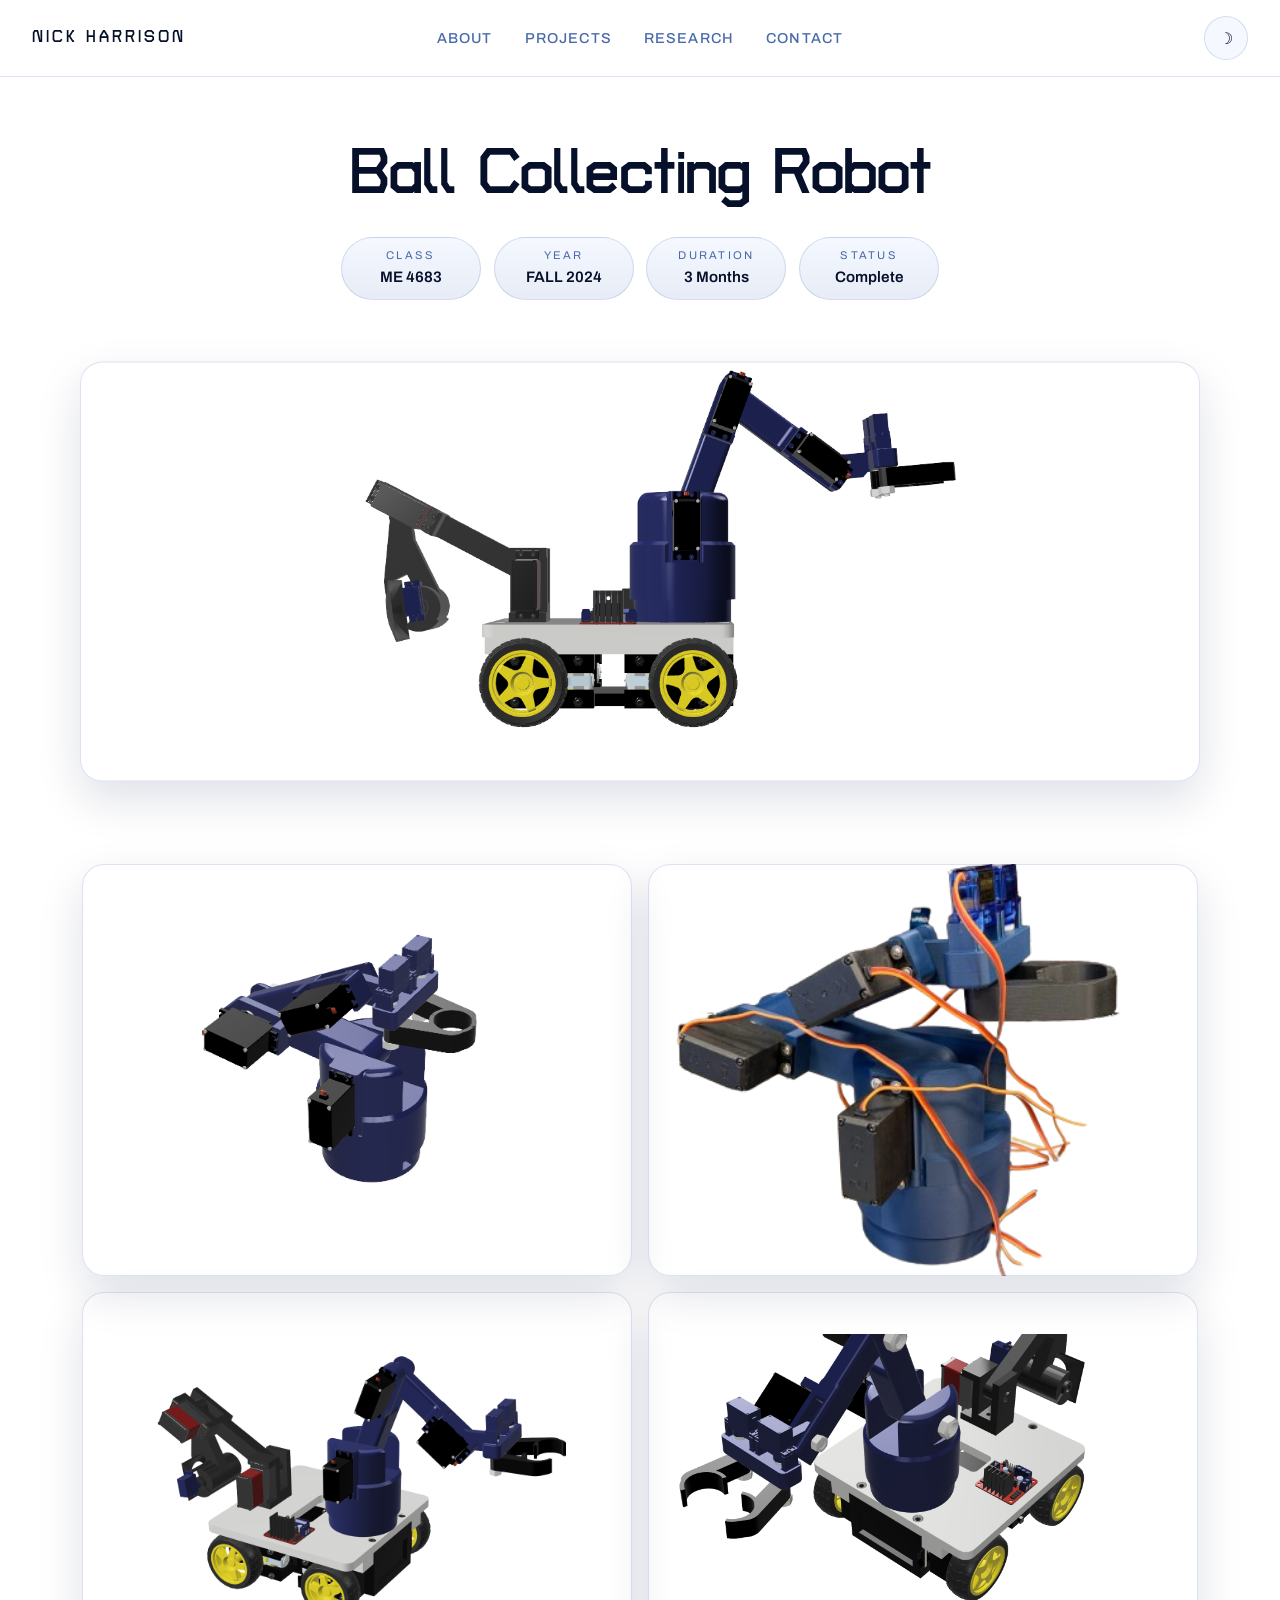
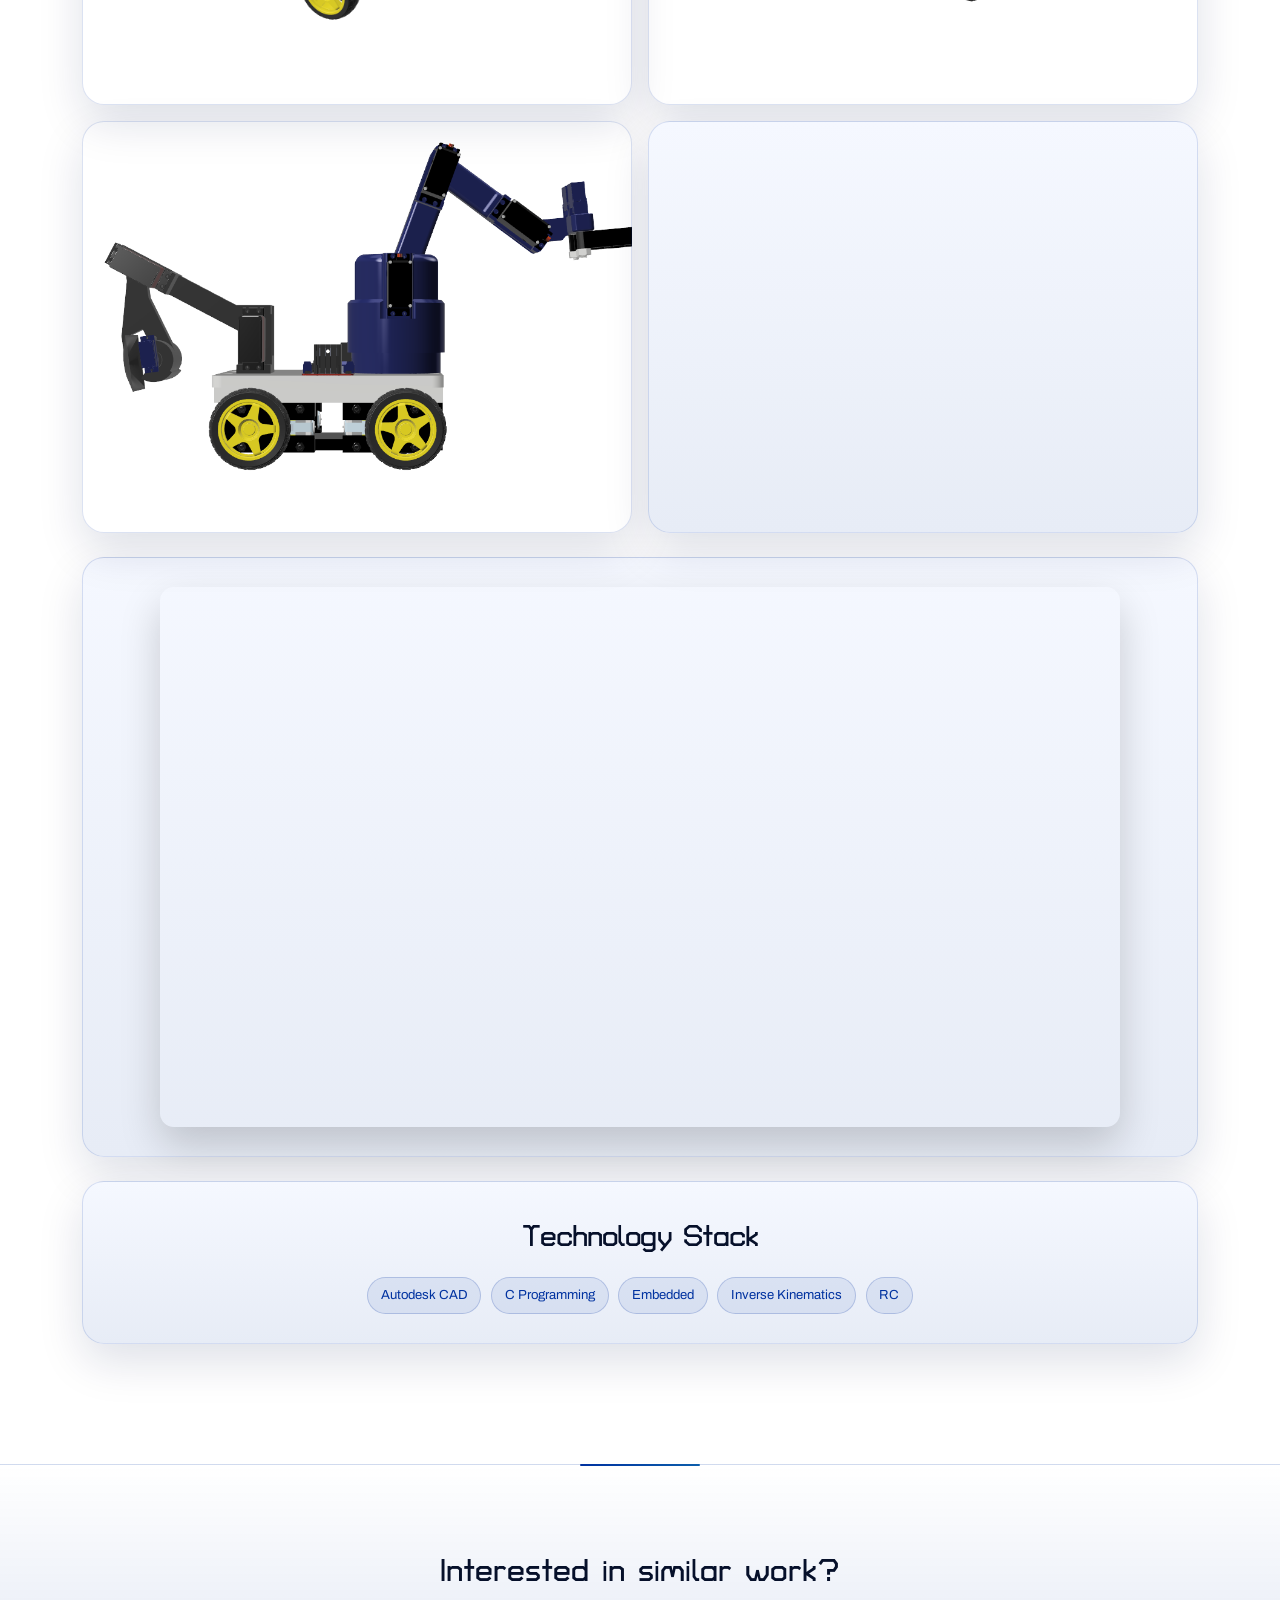
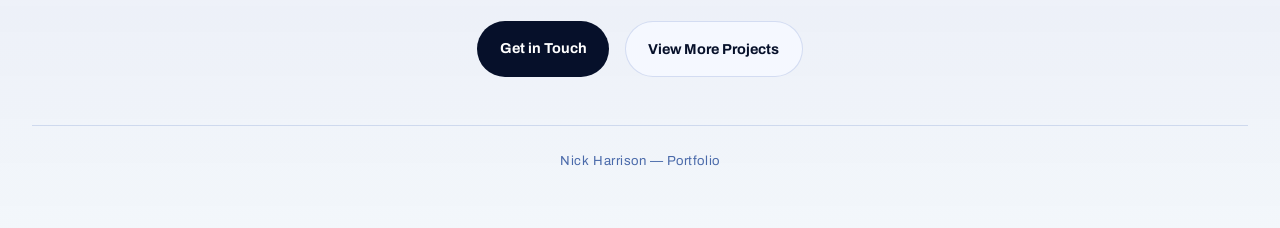
==== commit 14be9830: "minor change to menu" ====
--- a/project-Ball-Sorter.html
+++ b/project-Ball-Sorter.html
@@ -11,7 +11,7 @@
     <link rel="preconnect" href="https://fonts.gstatic.com" crossorigin>
      <link href="https://fonts.googleapis.com/css2?family=Archivo:wght@300;400;600;700&family=Playfair+Display:wght@700;900&family=Turret+Road:wght@400;700;800&display=swap" rel="stylesheet">
     <!-- To switch themes, change the href below to any file in /themes/ -->
-    <link id="color-theme" rel="stylesheet" href="themes/ellisdon-blue.css">
+    <link id="color-theme" rel="stylesheet" href="themes/blue.css">
     <style>
 * { margin: 0; padding: 0; box-sizing: border-box; }
         html { scroll-behavior: smooth; }
@@ -375,7 +375,7 @@
         <ul>
             <li><a href="index.html#about">About</a></li>
             <li><a href="index.html#projects">Projects</a></li>
-            <li><a href="index.html#publications">Publications</a></li>
+            <li><a href="index.html#publications">Research</a></li>
             <li><a href="index.html#contact">Contact</a></li>
         </ul>
         <div class="theme-toggle">
--- a/themes/blue.css
+++ b/themes/blue.css
@@ -0,0 +1,91 @@
+/* ──  Blue theme ──────────────────────────────────────────────────── */
+/* Brand colors: #0C5EAB (Tory Blue), #0032A0 (International Klein Blue), #E7ECF6 (White Lilac) */
+:root,
+[data-theme="dark"] {
+    --bg: #020b1e;
+    --bg-elevated: #051530;
+    --surface: #081d45;
+    --surface-2: #0c255a;
+    --surface-border: rgba(12, 94, 171, 0.28);
+    --text: #f0f5ff;
+    --muted: #7aacd8;
+    --text-muted: #4e7aaa;
+    --accent: #f0f5ff;
+    --accent-2: #0C5EAB;
+    --accent-3: #5c9cd8;
+    --success: #5a9a7a;
+    --shadow: 0 24px 60px rgba(1, 4, 14, 0.70);
+    --radius: 22px;
+    --max-width: 1180px;
+
+    /* Ambient / hardcoded thematic colors */
+    --glow-primary: rgba(12, 94, 171, 0.14);
+    --glow-secondary: rgba(0, 50, 160, 0.08);
+    --glow-hero-primary: rgba(12, 94, 171, 0.22);
+    --glow-hero-secondary: rgba(0, 50, 160, 0.14);
+    --nav-bg: rgba(2, 6, 18, 0.90);
+    --nav-bg-fade: rgba(2, 6, 18, 0.44);
+    --grid-line: rgba(12, 94, 171, 0.05);
+    --about-overlay-1: rgba(12, 94, 171, 0.10);
+    --about-overlay-2: rgba(0, 50, 160, 0.06);
+    --tag-bg: rgba(12, 94, 171, 0.12);
+    --tag-border: rgba(12, 94, 171, 0.28);
+    --card-hover-border: rgba(12, 94, 171, 0.65);
+    --card-hover-shadow: rgba(1, 4, 14, 0.70);
+    --image-overlay: rgba(2, 6, 18, 0.72);
+    --contact-glow-1: rgba(12, 94, 171, 0.06);
+    --contact-glow-2: rgba(0, 50, 160, 0.04);
+    --email-bg-1: rgba(12, 94, 171, 0.14);
+    --email-bg-2: rgba(0, 50, 160, 0.10);
+    --social-hover-1: rgba(12, 94, 171, 0.20);
+    --social-hover-2: rgba(0, 50, 160, 0.14);
+    --cta-shadow: rgba(12, 94, 171, 0.40);
+    --section-tint: rgba(12, 94, 171, 0.04);
+    --project-image-overlay-1: rgba(12, 94, 171, 0.24);
+    --project-image-overlay-2: rgba(0, 50, 160, 0.14);
+    --project-cta-bg-1: rgba(12, 94, 171, 0.09);
+    --project-cta-bg-2: rgba(0, 50, 160, 0.06);
+}
+
+[data-theme="light"] {
+    --bg: #ffffff;
+    --bg-elevated: #f5f8ff;
+    --surface: #E7ECF6;
+    --surface-2: #d4dcee;
+    --surface-border: rgba(0, 50, 160, 0.14);
+    --text: #06102a;
+    --muted: #0032A0;
+    --text-muted: #4a6aaa;
+    --accent: #0032A0;
+    --accent-2: #0C5EAB;
+    --accent-3: #3a80c8;
+    --success: #2a6a4a;
+    --shadow: 0 18px 45px rgba(0, 20, 80, 0.13);
+
+    --nav-bg: rgba(255, 255, 255, 0.94);
+    --nav-bg-fade: rgba(255, 255, 255, 0.54);
+    --tag-bg: rgba(0, 50, 160, 0.08);
+    --tag-border: rgba(0, 50, 160, 0.20);
+    --card-hover-border: rgba(0, 50, 160, 0.52);
+    --card-hover-shadow: rgba(0, 20, 80, 0.22);
+    --image-overlay: rgba(2, 8, 40, 0.52);
+    --contact-glow-1: rgba(0, 50, 160, 0.06);
+    --contact-glow-2: rgba(12, 94, 171, 0.04);
+    --email-bg-1: rgba(0, 50, 160, 0.10);
+    --email-bg-2: rgba(12, 94, 171, 0.08);
+    --social-hover-1: rgba(0, 50, 160, 0.12);
+    --social-hover-2: rgba(12, 94, 171, 0.10);
+    --cta-shadow: rgba(0, 50, 160, 0.32);
+    --about-overlay-1: rgba(0, 50, 160, 0.06);
+    --about-overlay-2: rgba(12, 94, 171, 0.04);
+    --glow-primary: rgba(0, 50, 160, 0.08);
+    --glow-secondary: rgba(12, 94, 171, 0.05);
+    --glow-hero-primary: rgba(0, 50, 160, 0.13);
+    --glow-hero-secondary: rgba(12, 94, 171, 0.08);
+    --grid-line: rgba(0, 50, 160, 0.05);
+    --section-tint: rgba(0, 50, 160, 0.03);
+    --project-image-overlay-1: rgba(0, 50, 160, 0.22);
+    --project-image-overlay-2: rgba(12, 94, 171, 0.12);
+    --project-cta-bg-1: rgba(0, 50, 160, 0.07);
+    --project-cta-bg-2: rgba(12, 94, 171, 0.05);
+}
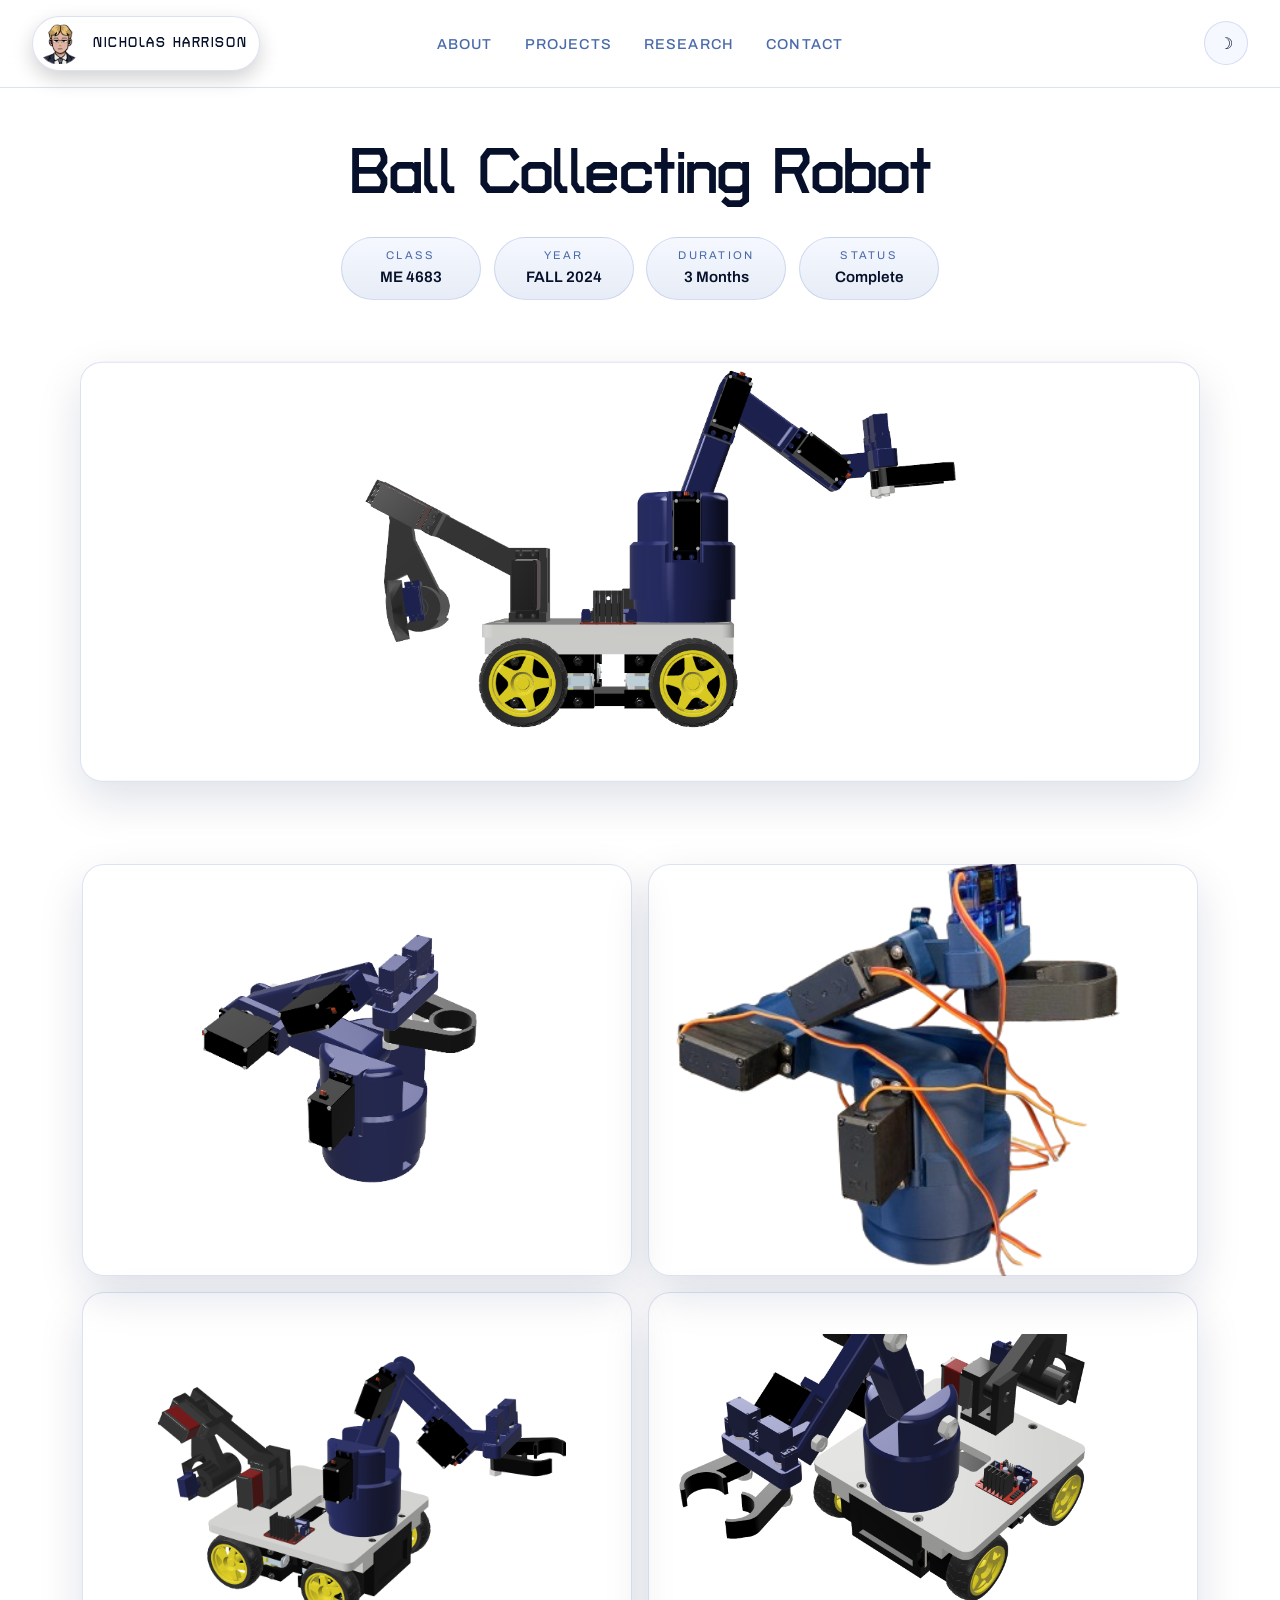
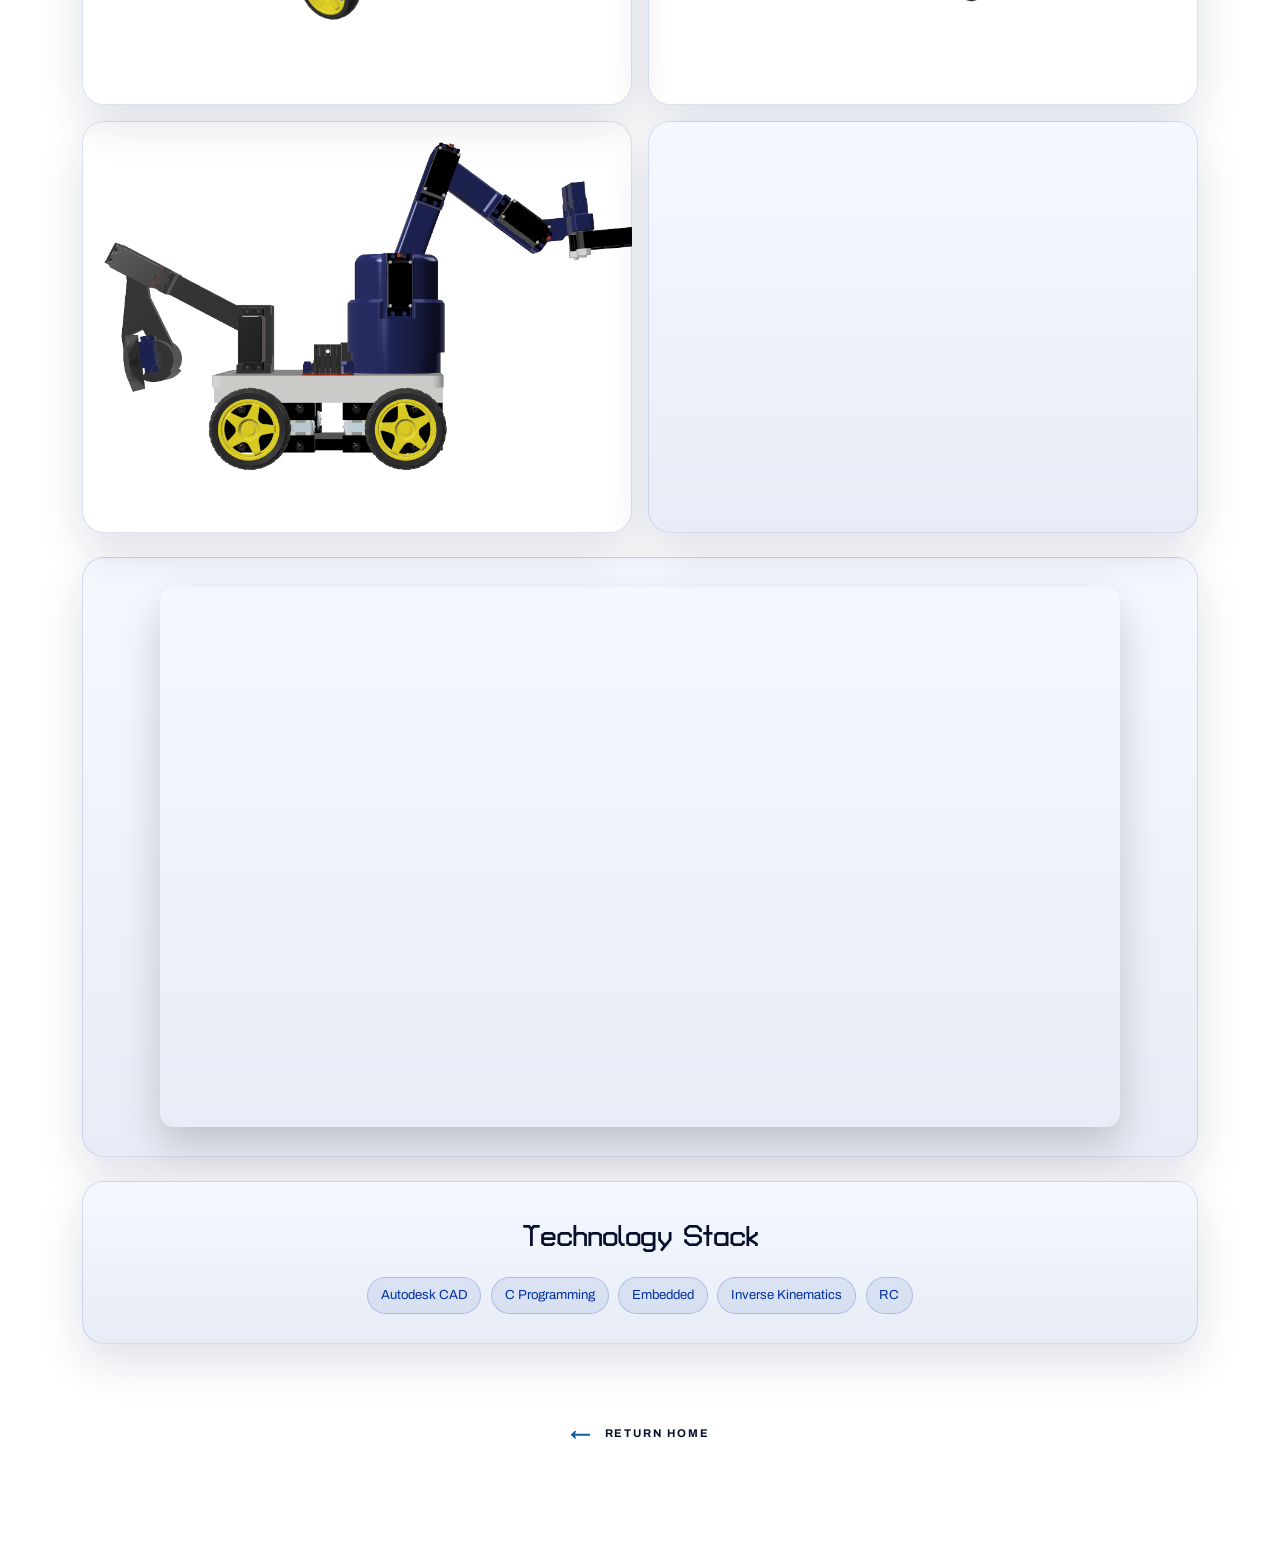
==== commit bf0b7000: "structure updates" ====
--- a/project-Ball-Sorter.html
+++ b/project-Ball-Sorter.html
@@ -43,15 +43,54 @@
         }
 
         .logo {
+            display: inline-flex;
+            align-items: center;
+            gap: 0.75rem;
+            padding: 0.3rem 0.75rem 0.3rem 0.3rem;
+            border-radius: 999px;
+            border: 1px solid var(--surface-border);
+            background: rgba(255, 255, 255, 0.02);
+            box-shadow: 0 8px 20px rgba(0, 0, 0, 0.18);
+            transition: transform 0.3s ease, border-color 0.3s ease, box-shadow 0.3s ease;
+            text-decoration: none;
+            position: relative;
+            overflow: hidden;
+        }
+
+        .logo-avatar {
+            width: 2.7rem;
+            height: 2.7rem;
+            border-radius: 50%;
+            background-image: url('images/profile_trans_headshot.png');
+            background-size: 100%;
+            background-position: center;
+            background-repeat: no-repeat;
+            border: 1px solid rgba(255, 255, 255, 0.3);
+            flex-shrink: 0;
+            display: block;
+            transition: transform 0.25s ease;
+        }
+
+        .logo:hover .logo-avatar {
+            transform: scale(1.08);
+        }
+
+        .logo-text {
             font-family: 'Turret Road', serif;
-            font-size: 1rem;
+            font-size: 0.8rem;
             font-weight: 800;
-            letter-spacing: 0.18em;
+            letter-spacing: 0.12em;
+            text-transform: uppercase;
             color: var(--text);
-            text-decoration: none;
-            transition: color 0.3s;
-        }
-        .logo:hover { color: var(--accent); }
+            line-height: 1;
+            white-space: nowrap;
+        }
+
+        .logo:hover {
+            transform: translateY(-2px);
+            border-color: var(--accent);
+            box-shadow: 0 12px 24px rgba(0, 0, 0, 0.2);
+        }
 
         nav ul {
             position: absolute;
@@ -288,6 +327,44 @@
             background: var(--bg-elevated);
         }
 
+        .project-home-link {
+            margin-top: 4.5rem;
+            text-align: center;
+        }
+
+        .project-home-link .scroll-cue {
+            display: inline-flex;
+            align-items: center;
+            gap: 0.7rem;
+            color: var(--text);
+            font-size: 0.7rem;
+            font-weight: 700;
+            letter-spacing: 0.17em;
+            text-decoration: none;
+            text-transform: uppercase;
+        }
+
+        .project-home-link .scroll-cue::before {
+            content: '←';
+            color: var(--accent-2);
+            font-size: 1.3rem;
+            transition: transform 0.2s ease;
+        }
+
+        .project-home-link .scroll-cue::after {
+            display: none;
+        }
+
+        .project-home-link .scroll-cue:hover,
+        .project-home-link .scroll-cue:focus-visible {
+            color: var(--accent-2);
+        }
+
+        .project-home-link .scroll-cue:hover::before,
+        .project-home-link .scroll-cue:focus-visible::before {
+            transform: translateX(-4px);
+        }
+
         .cta-footer {
             margin-top: 3rem;
             padding-top: 1.5rem;
@@ -371,7 +448,10 @@
 </head>
 <body>
     <nav>
-        <a href="index.html" class="logo">NICK HARRISON</a>
+        <a href="index.html" class="logo" aria-label="Home">
+            <span class="logo-avatar" aria-hidden="true"></span>
+            <span class="logo-text">Nicholas Harrison</span>
+        </a>
         <ul>
             <li><a href="index.html#about">About</a></li>
             <li><a href="index.html#projects">Projects</a></li>
@@ -511,22 +591,16 @@
         <div class="content-section reveal" data-reveal style="text-align: center;">
             <h2>Technology Stack</h2>
             <div class="tech-stack">
-                        <div class="tech-item">Autodesk CAD</div>
-                        <div class="tech-item">C Programming</div>
-                        <div class="tech-item">Embedded</div>
-                        <div class="tech-item">Inverse Kinematics</div>
-                         <div class="tech-item">RC</div>
+                <div class="tech-item">Autodesk CAD</div>
+                <div class="tech-item">C Programming</div>
+                <div class="tech-item">Embedded</div>
+                <div class="tech-item">Inverse Kinematics</div>
+                <div class="tech-item">RC</div>
             </div>
         </div>
-    </section>
-
-    <section class="cta-section reveal" data-reveal>
-        <h2>Interested in similar work?</h2>
-        <div class="cta-buttons">
-            <a href="index.html#contact" class="btn btn-primary">Get in Touch</a>
-            <a href="index.html#projects" class="btn btn-secondary">View More Projects</a>
+        <div class="project-home-link">
+            <a href="index.html" class="scroll-cue">Return Home</a>
         </div>
-        <div class="cta-footer">Nick Harrison — Portfolio</div>
     </section>
 
     <div class="lightbox" id="lightbox" aria-hidden="true">
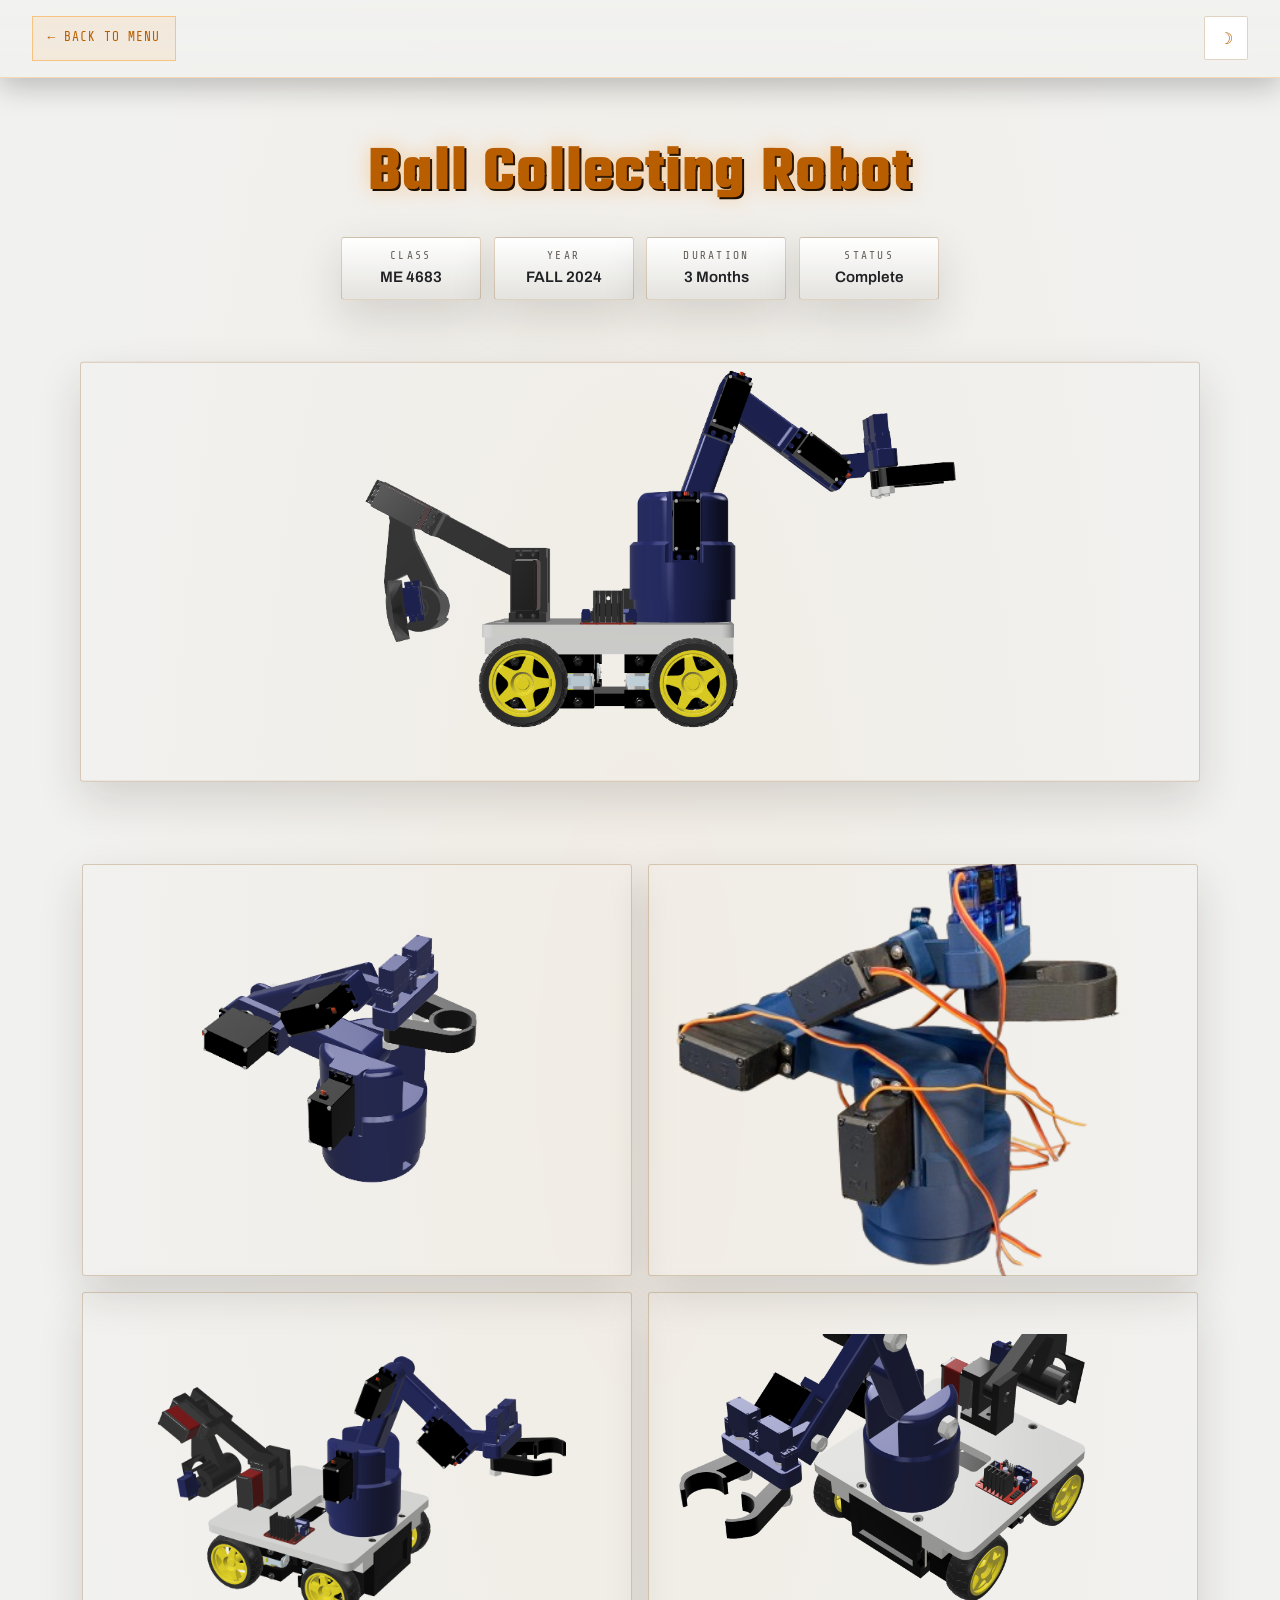
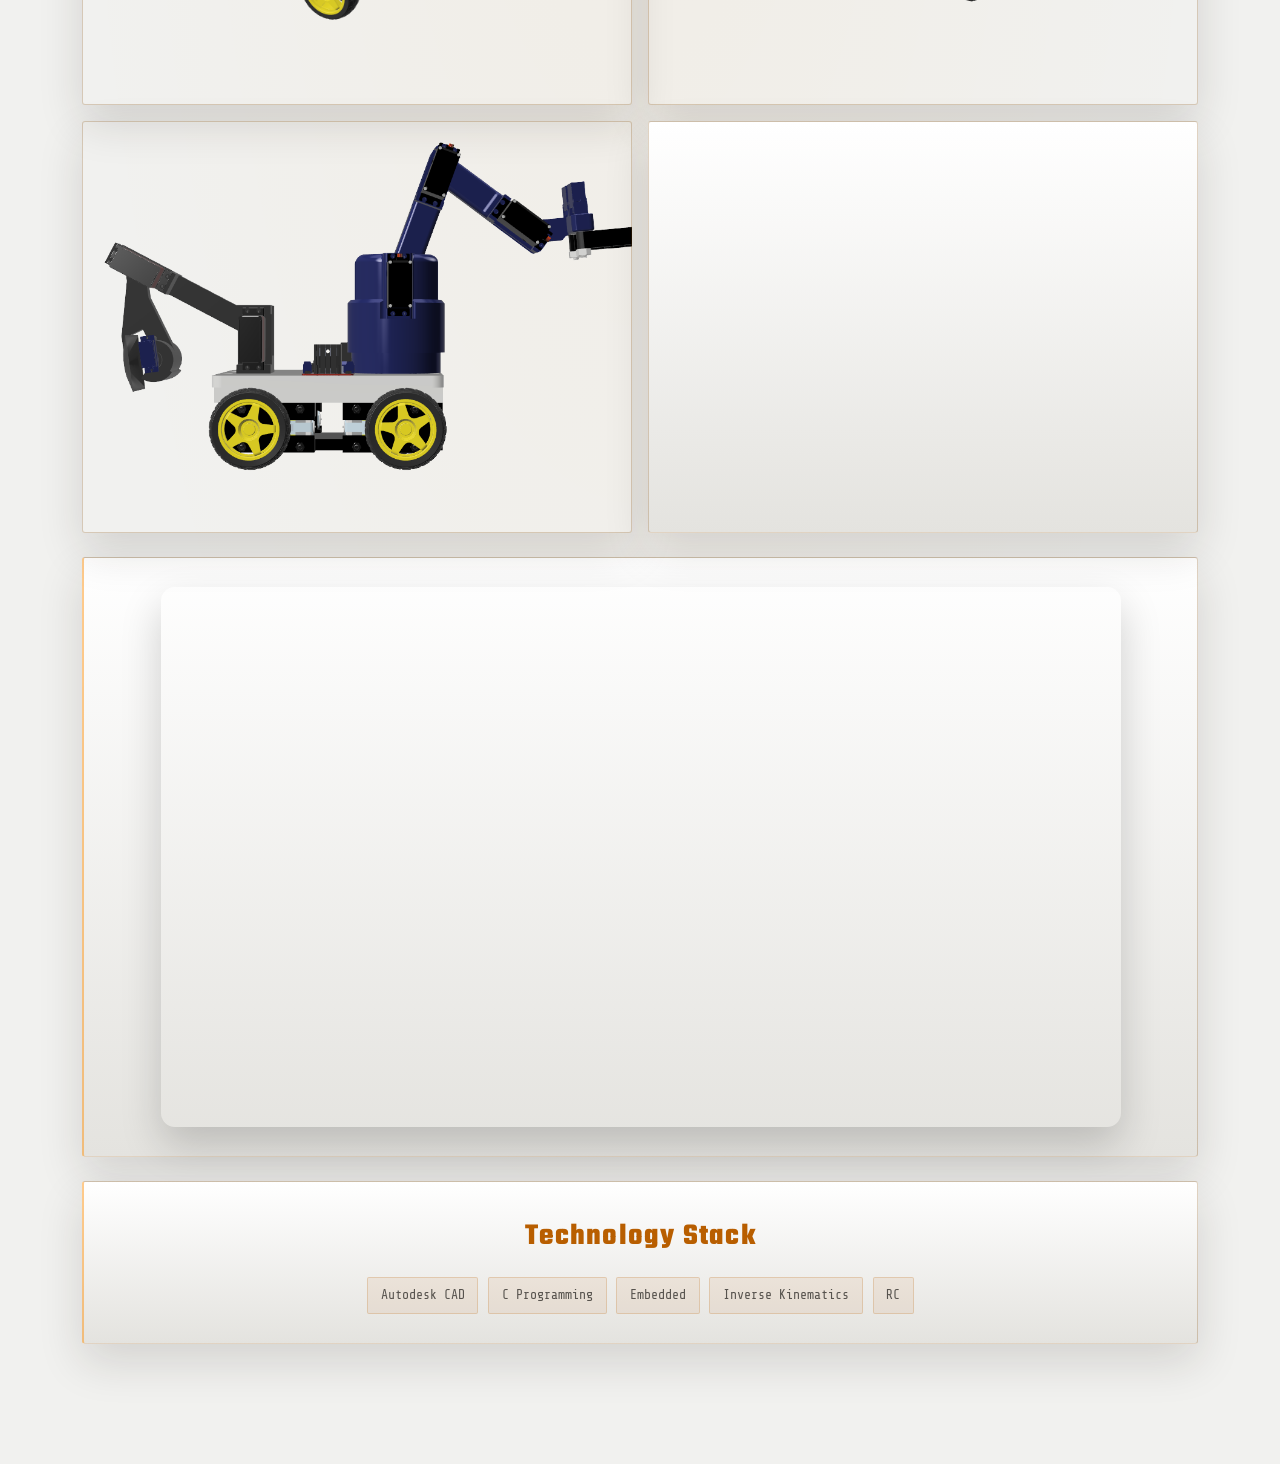
==== commit f863c3ff: "visual updates to bplos design" ====
--- a/project-Ball-Sorter.html
+++ b/project-Ball-Sorter.html
@@ -4,7 +4,7 @@
     <meta charset="UTF-8">
     <meta name="viewport" content="width=device-width, initial-scale=1.0">
     <script>
-        (function(){ var k='portfolio-theme',t; try{t=localStorage.getItem(k);}catch(e){} if(!t&&typeof matchMedia!=='undefined'&&matchMedia('(prefers-color-scheme: light)').matches)t='light'; document.documentElement.setAttribute('data-theme',t||'dark'); })();
+        (function(){ var k='portfolio-theme',t; try{t=localStorage.getItem(k);}catch(e){} document.documentElement.setAttribute('data-theme',t||'dark'); })();
     </script>
     <title>Ball Sorting Robot - Nick's Portfolio</title>
     <link rel="preconnect" href="https://fonts.googleapis.com">
@@ -445,26 +445,21 @@
             .project-gallery { grid-template-columns: 1fr; }
         }
 </style>
+    <link rel="stylesheet" href="project-theme.css">
 </head>
 <body>
     <nav>
-        <a href="index.html" class="logo" aria-label="Home">
+        <a href="index.html" class="logo" aria-label="Back to the portfolio menu">
             <span class="logo-avatar" aria-hidden="true"></span>
             <span class="logo-text">Nicholas Harrison</span>
         </a>
-        <ul>
-            <li><a href="index.html#about">About</a></li>
-            <li><a href="index.html#projects">Projects</a></li>
-            <li><a href="index.html#publications">Research</a></li>
-            <li><a href="index.html#contact">Contact</a></li>
-        </ul>
+        <a href="index.html" class="menu-return" aria-label="Back to the portfolio menu">&#8592; BACK TO MENU</a>
         <div class="theme-toggle">
             <button type="button" id="theme-toggle-btn" aria-label="Switch to light mode">☀</button>
         </div>
     </nav>
 
     <section class="project-hero">
-        <!-- <a href="index.html#projects" class="back-link">← Back to Projects</a> -->
         <h1>Ball Collecting Robot</h1>
         <p class="subtitle"></p>
         
@@ -598,9 +593,6 @@
                 <div class="tech-item">RC</div>
             </div>
         </div>
-        <div class="project-home-link">
-            <a href="index.html" class="scroll-cue">Return Home</a>
-        </div>
     </section>
 
     <div class="lightbox" id="lightbox" aria-hidden="true">
--- a/project-theme.css
+++ b/project-theme.css
@@ -0,0 +1,263 @@
+@import url('https://fonts.googleapis.com/css2?family=Teko:wght@400;500;600;700&family=Share+Tech+Mono&display=swap');
+
+:root,
+[data-theme="dark"] {
+    --bg: #0b0d10;
+    --bg-elevated: #0f1216;
+    --surface: #15191e;
+    --surface-2: #1b2026;
+    --surface-border: rgba(255, 140, 0, 0.24);
+    --text: #d4d4d8;
+    --muted: #a1a1aa;
+    --text-muted: #a1a1aa;
+    --accent: #ff8c00;
+    --accent-2: #ff8c00;
+    --accent-3: #ffb347;
+    --success: #65a875;
+    --shadow: 0 24px 60px rgba(0, 0, 0, 0.55);
+    --radius: 3px;
+    --max-width: 1180px;
+    --glow-primary: rgba(255, 140, 0, 0.08);
+    --glow-secondary: rgba(255, 140, 0, 0.04);
+    --glow-hero-primary: rgba(255, 140, 0, 0.12);
+    --glow-hero-secondary: rgba(255, 140, 0, 0.06);
+    --nav-bg: rgba(11, 13, 16, 0.96);
+    --nav-bg-fade: rgba(11, 13, 16, 0.82);
+    --grid-line: transparent;
+    --about-overlay-1: rgba(255, 140, 0, 0.06);
+    --about-overlay-2: rgba(255, 140, 0, 0.03);
+    --tag-bg: rgba(255, 140, 0, 0.08);
+    --tag-border: rgba(255, 140, 0, 0.22);
+    --card-hover-border: rgba(255, 140, 0, 0.55);
+    --card-hover-shadow: rgba(0, 0, 0, 0.65);
+    --image-overlay: rgba(11, 13, 16, 0.72);
+    --contact-glow-1: rgba(255, 140, 0, 0.06);
+    --contact-glow-2: rgba(255, 140, 0, 0.03);
+    --email-bg-1: rgba(255, 140, 0, 0.12);
+    --email-bg-2: rgba(255, 140, 0, 0.06);
+    --social-hover-1: rgba(255, 140, 0, 0.16);
+    --social-hover-2: rgba(255, 140, 0, 0.08);
+    --cta-shadow: rgba(255, 140, 0, 0.24);
+    --section-tint: rgba(255, 140, 0, 0.03);
+    --project-image-overlay-1: rgba(255, 140, 0, 0.12);
+    --project-image-overlay-2: rgba(11, 13, 16, 0.2);
+    --project-cta-bg-1: rgba(255, 140, 0, 0.06);
+    --project-cta-bg-2: rgba(11, 13, 16, 0.2);
+}
+
+[data-theme="light"] {
+    --bg: #f1f1ef;
+    --bg-elevated: #ffffff;
+    --surface: #e4e3df;
+    --surface-2: #d8d6d1;
+    --surface-border: rgba(130, 72, 0, 0.24);
+    --text: #202124;
+    --muted: #57534e;
+    --text-muted: #625d56;
+    --accent: #b85e00;
+    --accent-2: #b85e00;
+    --accent-3: #d77c13;
+    --shadow: 0 18px 45px rgba(35, 28, 18, 0.14);
+    --nav-bg: rgba(241, 241, 239, 0.96);
+    --nav-bg-fade: rgba(241, 241, 239, 0.82);
+    --tag-bg: rgba(184, 94, 0, 0.08);
+    --tag-border: rgba(184, 94, 0, 0.2);
+    --card-hover-border: rgba(184, 94, 0, 0.52);
+    --image-overlay: rgba(20, 18, 14, 0.52);
+    --project-image-overlay-1: rgba(184, 94, 0, 0.14);
+    --project-image-overlay-2: rgba(20, 18, 14, 0.16);
+    --project-cta-bg-1: rgba(184, 94, 0, 0.07);
+    --project-cta-bg-2: rgba(20, 18, 14, 0.04);
+}
+
+html {
+    background: var(--bg);
+}
+
+body {
+    background:
+        radial-gradient(ellipse at 50% 35%, rgba(255, 140, 0, 0.045), transparent 65%),
+        var(--bg);
+    color: var(--text);
+}
+
+nav {
+    border-bottom-color: rgba(255, 140, 0, 0.24);
+    box-shadow: 0 8px 30px rgba(0, 0, 0, 0.24);
+    gap: 1rem;
+}
+
+.logo {
+    display: none;
+}
+
+.logo-text,
+.project-hero h1,
+.video-intro h1,
+.content-section h2,
+.content-section h3,
+.cta-section h2 {
+    font-family: 'Teko', sans-serif;
+    letter-spacing: 0.04em;
+}
+
+.logo-text {
+    font-size: 1.2rem;
+    color: var(--text);
+}
+
+nav a {
+    font-family: 'Share Tech Mono', monospace;
+}
+
+nav a:hover,
+nav a:focus-visible {
+    color: var(--accent);
+}
+
+nav a::after,
+.cta-section::before {
+    background: var(--accent);
+}
+
+.menu-return {
+    display: inline-flex;
+    align-items: center;
+    justify-content: center;
+    margin-left: 0;
+    padding: 0.65rem 0.9rem;
+    border: 1px solid rgba(255, 140, 0, 0.42);
+    background: rgba(255, 140, 0, 0.08);
+    color: var(--accent);
+    font-size: 0.8rem;
+    letter-spacing: 0.08em;
+    white-space: nowrap;
+}
+
+nav .menu-return::after {
+    display: none;
+}
+
+nav .menu-return:hover,
+nav .menu-return:focus-visible {
+    border-color: var(--accent);
+    background: rgba(255, 140, 0, 0.16);
+    color: var(--accent);
+}
+
+.project-hero h1,
+.video-intro h1 {
+    color: var(--accent);
+    text-shadow: 0 0 20px rgba(255, 140, 0, 0.35), 2px 2px 0 #000;
+    letter-spacing: 0.02em;
+}
+
+.project-hero .subtitle,
+.content-section p,
+.content-section li {
+    color: var(--text-muted);
+}
+
+.meta-item,
+.content-section,
+.gallery-item,
+.image-container {
+    border-color: var(--surface-border);
+    border-radius: 3px;
+    box-shadow: var(--shadow);
+}
+
+.meta-item,
+.content-section,
+.gallery-item {
+    background: linear-gradient(180deg, var(--bg-elevated), var(--surface));
+}
+
+.content-section {
+    border-left: 2px solid rgba(255, 140, 0, 0.45);
+}
+
+.content-section h2,
+.cta-section h2 {
+    color: var(--accent);
+}
+
+.content-section li::before,
+.project-home-link .scroll-cue::before {
+    color: var(--accent);
+}
+
+.tech-item {
+    border-radius: 2px;
+    color: var(--muted);
+}
+
+.btn {
+    border-radius: 2px;
+    transition: color 0.2s ease, background-color 0.2s ease, border-color 0.2s ease;
+}
+
+.btn-primary {
+    background: var(--accent);
+    color: #0b0d10;
+}
+
+.btn-primary:hover,
+.btn-primary:focus-visible {
+    background: #ffa52e;
+}
+
+.btn-secondary {
+    border-color: var(--surface-border);
+    color: var(--text);
+    background: var(--bg-elevated);
+}
+
+.btn-secondary:hover,
+.btn-secondary:focus-visible,
+.project-home-link .scroll-cue:hover,
+.project-home-link .scroll-cue:focus-visible {
+    color: var(--accent);
+    border-color: var(--accent);
+}
+
+#theme-toggle-btn {
+    border-radius: 2px;
+    border-color: var(--surface-border);
+    color: var(--accent);
+}
+
+.project-home-link .scroll-cue,
+.meta-label,
+.tech-item,
+.cta-footer {
+    font-family: 'Share Tech Mono', monospace;
+}
+
+.project-home-link .scroll-cue {
+    padding: 0.75rem 1rem;
+    border: 1px solid var(--surface-border);
+    background: rgba(255, 140, 0, 0.06);
+}
+
+.lightbox {
+    background: rgba(5, 6, 8, 0.92);
+}
+
+@media (max-width: 768px) {
+    nav .menu-return {
+        padding: 0.55rem 0.65rem;
+        font-size: 0.7rem;
+    }
+}
+
+@media (max-width: 380px) {
+    nav .logo-text {
+        font-size: 1rem;
+    }
+
+    nav .menu-return {
+        padding: 0.5rem;
+        font-size: 0.65rem;
+    }
+}
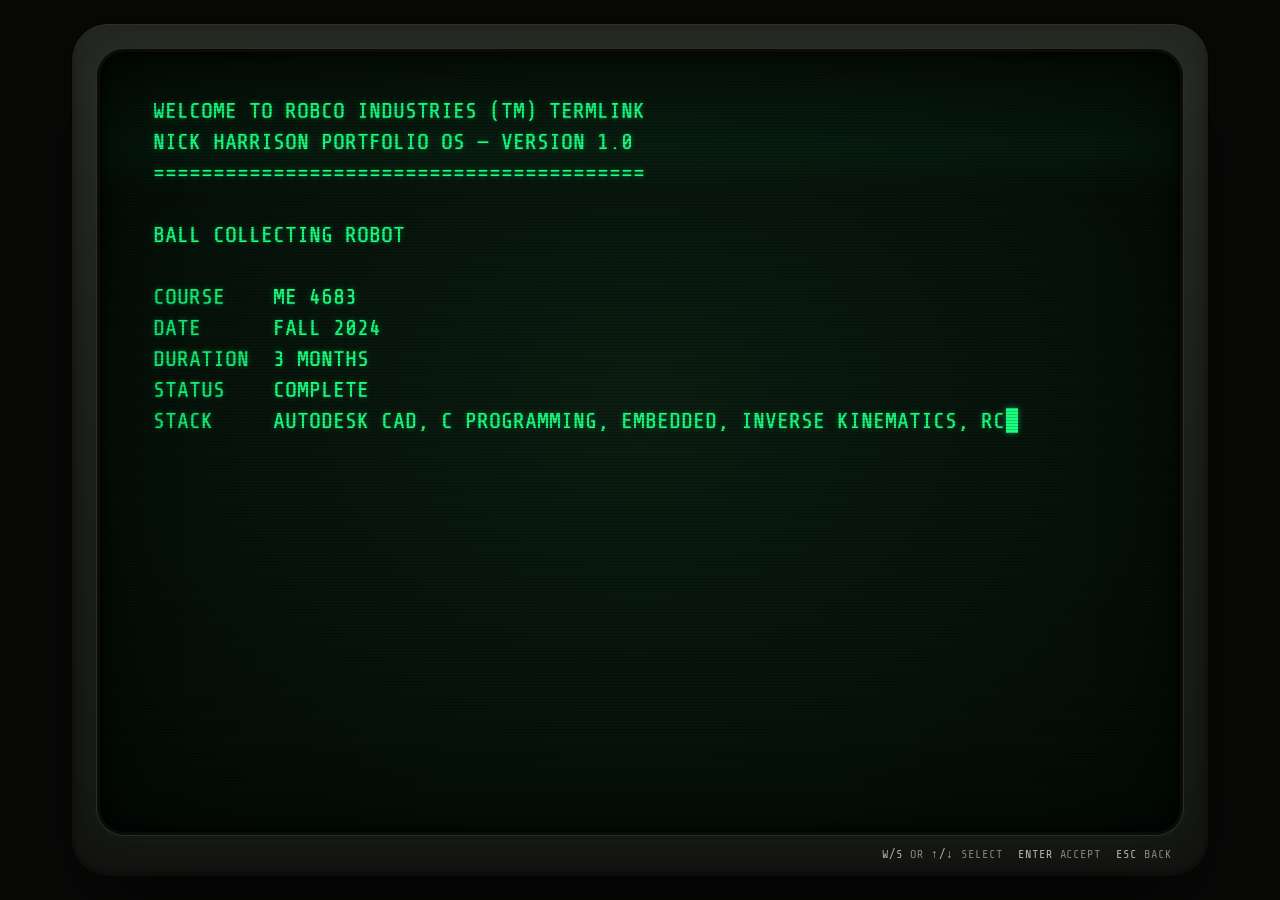
==== commit b00fbc70: "Add terminal styles and functionality - Introduced terminal.css for styling the terminal interface w" ====
--- a/project-Ball-Sorter.html
+++ b/project-Ball-Sorter.html
@@ -2,719 +2,11 @@
 <html lang="en">
 <head>
     <meta charset="UTF-8">
-    <meta name="viewport" content="width=device-width, initial-scale=1.0">
-    <script>
-        (function(){ var k='portfolio-theme',t; try{t=localStorage.getItem(k);}catch(e){} document.documentElement.setAttribute('data-theme',t||'dark'); })();
-    </script>
-    <title>Ball Sorting Robot - Nick's Portfolio</title>
-    <link rel="preconnect" href="https://fonts.googleapis.com">
-    <link rel="preconnect" href="https://fonts.gstatic.com" crossorigin>
-     <link href="https://fonts.googleapis.com/css2?family=Archivo:wght@300;400;600;700&family=Playfair+Display:wght@700;900&family=Turret+Road:wght@400;700;800&display=swap" rel="stylesheet">
-    <!-- To switch themes, change the href below to any file in /themes/ -->
-    <link id="color-theme" rel="stylesheet" href="themes/blue.css">
-    <style>
-* { margin: 0; padding: 0; box-sizing: border-box; }
-        html { scroll-behavior: smooth; }
-        body {
-            font-family: 'Archivo', sans-serif;
-            background: var(--bg);
-            color: var(--text);
-            line-height: 1.7;
-        }
-
-        nav {
-            position: fixed;
-            top: 0;
-            left: 0;
-            right: 0;
-            padding: 1rem 2rem;
-            display: flex;
-            justify-content: space-between;
-            align-items: center;
-            z-index: 1000;
-            background: linear-gradient(to bottom, var(--nav-bg), var(--nav-bg-fade));
-            backdrop-filter: blur(18px);
-            -webkit-backdrop-filter: blur(18px);
-            border-bottom: 1px solid var(--surface-border);
-        }
-
-        [data-theme="light"] nav {
-            background: linear-gradient(to bottom, var(--nav-bg), var(--nav-bg-fade));
-        }
-
-        .logo {
-            display: inline-flex;
-            align-items: center;
-            gap: 0.75rem;
-            padding: 0.3rem 0.75rem 0.3rem 0.3rem;
-            border-radius: 999px;
-            border: 1px solid var(--surface-border);
-            background: rgba(255, 255, 255, 0.02);
-            box-shadow: 0 8px 20px rgba(0, 0, 0, 0.18);
-            transition: transform 0.3s ease, border-color 0.3s ease, box-shadow 0.3s ease;
-            text-decoration: none;
-            position: relative;
-            overflow: hidden;
-        }
-
-        .logo-avatar {
-            width: 2.7rem;
-            height: 2.7rem;
-            border-radius: 50%;
-            background-image: url('images/profile_trans_headshot.png');
-            background-size: 100%;
-            background-position: center;
-            background-repeat: no-repeat;
-            border: 1px solid rgba(255, 255, 255, 0.3);
-            flex-shrink: 0;
-            display: block;
-            transition: transform 0.25s ease;
-        }
-
-        .logo:hover .logo-avatar {
-            transform: scale(1.08);
-        }
-
-        .logo-text {
-            font-family: 'Turret Road', serif;
-            font-size: 0.8rem;
-            font-weight: 800;
-            letter-spacing: 0.12em;
-            text-transform: uppercase;
-            color: var(--text);
-            line-height: 1;
-            white-space: nowrap;
-        }
-
-        .logo:hover {
-            transform: translateY(-2px);
-            border-color: var(--accent);
-            box-shadow: 0 12px 24px rgba(0, 0, 0, 0.2);
-        }
-
-        nav ul {
-            position: absolute;
-            left: 50%;
-            transform: translateX(-50%);
-            display: flex;
-            gap: clamp(1rem, 2.8vw, 2rem);
-            list-style: none;
-        }
-
-        nav a {
-            color: var(--text-muted);
-            text-decoration: none;
-            font-size: 0.9rem;
-            font-weight: 500;
-            letter-spacing: 0.08em;
-            text-transform: uppercase;
-            transition: color 0.3s;
-            position: relative;
-        }
-
-        nav a::after {
-            content: '';
-            position: absolute;
-            bottom: -6px;
-            left: 0;
-            width: 0;
-            height: 2px;
-            background: linear-gradient(90deg, var(--accent), var(--accent-2));
-            transition: width 0.3s;
-        }
-        nav a:hover { color: var(--text); }
-        nav a:hover::after { width: 100%; }
-
-        .theme-toggle { display: flex; align-items: center; margin-left: 1rem; }
-        #theme-toggle-btn {
-            background: var(--bg-elevated);
-            border: 1px solid var(--surface-border);
-            color: var(--text);
-            width: 2.75rem;
-            height: 2.75rem;
-            border-radius: 999px;
-            cursor: pointer;
-            font-size: 1rem;
-            display: flex;
-            align-items: center;
-            justify-content: center;
-        }
-
-        .project-hero {
-            padding: 9rem 2rem 4rem;
-            text-align: center;
-            position: relative;
-        }
-
-        .project-hero h1 {
-            font-family: 'Turret Road', serif;
-            font-size: clamp(3rem, 5vw, 4.6rem);
-            font-weight: 800;
-            letter-spacing: -0.04em;
-            line-height: 0.95;
-            margin-bottom: 1rem;
-            max-width: 860px;
-            margin-left: auto;
-            margin-right: auto;
-        }
-
-        .project-hero .subtitle {
-            font-size: 1rem;
-            color: var(--text-muted);
-            max-width: 720px;
-            margin: 0 auto 2rem;
-        }
-
-        .project-meta {
-            display: flex;
-            gap: 0.8rem;
-            justify-content: center;
-            flex-wrap: wrap;
-        }
-
-        .meta-item {
-            background: linear-gradient(180deg, var(--bg-elevated), var(--surface));
-            border: 1px solid var(--surface-border);
-            border-radius: 999px;
-            padding: 0.5rem 0.9rem;
-            min-width: 140px;
-        }
-
-        .meta-label {
-            font-size: 0.7rem;
-            text-transform: uppercase;
-            letter-spacing: 0.2em;
-            color: var(--text-muted);
-        }
-
-        .meta-value {
-            font-size: 0.95rem;
-            color: var(--text);
-            font-weight: 600;
-        }
-
-        .project-image-large {
-            padding: 0 2rem 3rem;
-            background-size: contain;
-        }
-
-        .project-image-large .image-container {
-            max-width: 1120px;
-            margin: 0 auto;
-            min-height: 420px;
-            background: linear-gradient(135deg, var(--project-image-overlay-1), var(--project-image-overlay-2));
-            border: 1px solid var(--surface-border);
-            border-radius: var(--radius);
-            position: relative;
-            overflow: hidden;
-            box-shadow: var(--shadow);
-        }
-/* 
-        .image-container::before,
-        .image-container::after {
-            content: '';
-            position: absolute;
-            background: linear-gradient(90deg, var(--accent), var(--accent-2));
-            opacity: 0.12;
-            border-radius: 999px;
-        }
-        .image-container::before { width: 240px; height: 240px; left: 10%; top: 12%; }
-        .image-container::after { width: 180px; height: 180px; right: 8%; bottom: 10%; } */
-
-        .project-content {
-            max-width: var(--max-width);
-            margin: 0 auto;
-            padding: 2rem 2rem 6rem;
-        }
-
-        .content-section {
-            background: linear-gradient(180deg, var(--bg-elevated), var(--surface));
-            border: 1px solid var(--surface-border);
-            border-radius: var(--radius);
-            padding: 1.8rem;
-            margin-bottom: 1.5rem;
-            box-shadow: var(--shadow);
-        }
-
-        .content-section h2 {
-            font-family: 'Turret Road', serif;
-            font-size: 1.9rem;
-            font-weight: 700;
-            letter-spacing: -0.03em;
-            margin-bottom: 0.9rem;
-        }
-
-        .content-section h3 {
-            font-size: 1rem;
-            font-weight: 700;
-            margin-top: 1rem;
-            color: var(--text);
-        }
-
-        .content-section p,
-        .content-section li {
-            color: var(--text-muted);
-            font-size: 0.98rem;
-            line-height: 1.75;
-        }
-
-        .content-section ul { list-style: none; padding-left: 0; }
-        .content-section li { padding-left: 1rem; position: relative; }
-        .content-section li::before {
-            content: '—';
-            position: absolute;
-            left: 0;
-            color: var(--accent-2);
-        }
-
-        .tech-stack {
-            display: flex;
-            justify-content: center;
-            flex-wrap: wrap;
-            gap: 0.6rem;
-        }
-
-        .tech-item {
-            background: var(--tag-bg);
-            border: 1px solid var(--tag-border);
-            color: var(--muted);
-            border-radius: 999px;
-            padding: 0.4rem 0.8rem;
-            font-size: 0.82rem;
-        }
-
-        .cta-section {
-            padding: 5rem 2rem 3.5rem;
-            text-align: center;
-            position: relative;
-            background: linear-gradient(180deg, transparent 0%, var(--project-cta-bg-1) 40%, var(--project-cta-bg-2) 100%);
-            border-top: 1px solid var(--surface-border);
-        }
-
-        .cta-section::before {
-            content: '';
-            position: absolute;
-            top: -1px;
-            left: 50%;
-            transform: translateX(-50%);
-            width: 120px;
-            height: 2px;
-            background: linear-gradient(90deg, var(--accent), var(--accent-2));
-            border-radius: 2px;
-        }
-
-        .cta-section h2 {
-            font-family: 'Turret Road', serif;
-            font-size: 2rem;
-            margin-bottom: 1.4rem;
-        }
-
-        .cta-buttons { display: flex; justify-content: center; gap: 1rem; flex-wrap: wrap; }
-        .btn {
-            text-decoration: none;
-            padding: 0.9rem 1.4rem;
-            border-radius: 999px;
-            font-size: 0.9rem;
-            font-weight: 700;
-        }
-        .btn-primary {
-            background: var(--text);
-            color: var(--bg);
-        }
-        .btn-secondary {
-            border: 1px solid var(--surface-border);
-            color: var(--text);
-            background: var(--bg-elevated);
-        }
-
-        .project-home-link {
-            margin-top: 4.5rem;
-            text-align: center;
-        }
-
-        .project-home-link .scroll-cue {
-            display: inline-flex;
-            align-items: center;
-            gap: 0.7rem;
-            color: var(--text);
-            font-size: 0.7rem;
-            font-weight: 700;
-            letter-spacing: 0.17em;
-            text-decoration: none;
-            text-transform: uppercase;
-        }
-
-        .project-home-link .scroll-cue::before {
-            content: '←';
-            color: var(--accent-2);
-            font-size: 1.3rem;
-            transition: transform 0.2s ease;
-        }
-
-        .project-home-link .scroll-cue::after {
-            display: none;
-        }
-
-        .project-home-link .scroll-cue:hover,
-        .project-home-link .scroll-cue:focus-visible {
-            color: var(--accent-2);
-        }
-
-        .project-home-link .scroll-cue:hover::before,
-        .project-home-link .scroll-cue:focus-visible::before {
-            transform: translateX(-4px);
-        }
-
-        .cta-footer {
-            margin-top: 3rem;
-            padding-top: 1.5rem;
-            border-top: 1px solid var(--surface-border);
-            color: var(--text-muted);
-            font-size: 0.82rem;
-            letter-spacing: 0.04em;
-        }
-
-        .project-gallery {
-            display: grid;
-            grid-template-columns: repeat(2, minmax(0, 1fr));
-            gap: 1rem;
-            margin-bottom: 1.5rem;
-        }
-
-        .gallery-item {
-            background: linear-gradient(180deg, var(--bg-elevated), var(--surface));
-            border: 1px solid var(--surface-border);
-            border-radius: var(--radius);
-            overflow: hidden;
-            box-shadow: var(--shadow);
-            cursor: pointer;
-            aspect-ratio: 4 / 3;
-        }
-
-        .gallery-item video {
-            width: 100%;
-            height: 100%;
-            object-fit: cover;
-            display: block;
-        }
-
-        .lightbox {
-            position: fixed;
-            inset: 0;
-            z-index: 2000;
-            display: none;
-            align-items: center;
-            justify-content: center;
-            padding: 2rem;
-            background: rgba(2, 8, 23, 0.88);
-            backdrop-filter: blur(12px);
-        }
-
-        .lightbox.active { display: flex; }
-
-        .lightbox-content {
-            max-width: min(1180px, 92vw);
-            max-height: 86vh;
-            object-fit: contain;
-            border-radius: 14px;
-            box-shadow: 0 24px 80px rgba(0, 0, 0, 0.45);
-        }
-
-        .lightbox-close {
-            position: fixed;
-            top: 1rem;
-            right: 1rem;
-            width: 2.75rem;
-            height: 2.75rem;
-            border: 1px solid rgba(255, 255, 255, 0.18);
-            border-radius: 999px;
-            background: rgba(15, 23, 42, 0.75);
-            color: #fff;
-            cursor: pointer;
-            font-size: 1.8rem;
-            line-height: 1;
-        }
-
-        @media (max-width: 768px) {
-            nav { padding: 1rem 1rem; }
-            nav ul { display: none; }
-            .project-hero { padding: 8rem 1rem 3rem; }
-            .project-content { padding: 1rem 0.75rem 5rem; }
-            .project-image-large { padding: 0 0.75rem 2rem; }
-            .content-section { padding: 1.4rem; }
-            .project-gallery { grid-template-columns: 1fr; }
-        }
-</style>
-    <link rel="stylesheet" href="project-theme.css">
+    <title>Ball Collecting Robot - Nicholas Harrison</title>
+    <meta http-equiv="refresh" content="0; url=index.html#/archive/ball-sorter">
+    <script>location.replace('index.html#/archive/ball-sorter');</script>
 </head>
 <body>
-    <nav>
-        <a href="index.html" class="logo" aria-label="Back to the portfolio menu">
-            <span class="logo-avatar" aria-hidden="true"></span>
-            <span class="logo-text">Nicholas Harrison</span>
-        </a>
-        <a href="index.html" class="menu-return" aria-label="Back to the portfolio menu">&#8592; BACK TO MENU</a>
-        <div class="theme-toggle">
-            <button type="button" id="theme-toggle-btn" aria-label="Switch to light mode">☀</button>
-        </div>
-    </nav>
-
-    <section class="project-hero">
-        <h1>Ball Collecting Robot</h1>
-        <p class="subtitle"></p>
-        
-        <div class="project-meta">
-            <!-- <div class="meta-item">
-                <div class="meta-label">Role</div>
-                <div class="meta-value">Lead Designer</div>
-            </div> -->
-            <div class="meta-item">
-                <div class="meta-label">Class</div>
-                <div class="meta-value">ME 4683</div>
-            </div>
-            <div class="meta-item">
-                <div class="meta-label">Year</div>
-                <div class="meta-value">FALL 2024</div>
-            </div>
-            <div class="meta-item">
-                <div class="meta-label">Duration</div>
-                <div class="meta-value">3 Months</div>
-            </div>
-            <div class="meta-item">
-                <div class="meta-label">Status</div>
-                <div class="meta-value">Complete</div>
-                </div>
-    </section>
-
-    <section class="project-image-large">
-        <div class="image-container parallax-ready" id="hero-image" style="background-image: url('images/Projects/Mechatronics\ Applications/Main Assembly v100 side.png');
-            background-size: 80%;
-            background-position: center;
-            background-repeat: no-repeat;">  
-        </div>
-    </section>
-
-    <section class="project-content">
-       
-        <!-- <div class="content-section reveal" data-reveal>
-            <h2>The Challenge</h2>
-            <p>
-         Mechatronics Applications was a project-based course that concluded with a class competition in which teams of two competed to collect and store the most amount of balls.
-            </p>
-            <p>
-                The tasks of the project were as follows:
-            </p>
-            <ul>
-                <li>Using airfoil data, determine a suitable airfoil shape</li>
-                <li>Determine wing shape (twist, sweep, dihedral/anhedral)  </li>
-                <li>Determine size of wing (span, chord) to achive necessary lift</li>
-                <li>Calculate aerodynamic forces generated by wing and fuselage</li>
-                <li>Calculate inpact of wingtips on drag and lift</li>
-                <li>Design and build the wing, considering weight restrictions and durabilty</li>
-                <li>Design a suitable cotrol algorithm for maintianing flight orientation autonomously</li>
-            </ul>
-        </div>
-
-        <div class="content-section reveal" data-reveal style="text-align: justify ;">
-            <h2>The Solution</h2>
-            <p>
-            The SG6040 airfloil profile was selected to form the wing design. Below, the skeleton of the wing is shown which consists of 3D printed ribs connected with carbon fiber rods. To save on weight, lightweight PLA was used as opposed to regular PLA
-            which reduced the mass of the wing by <b>65 percent</b>.
-            </p>
-            <p>
-            The flight controller utilizes the MPU-6050 IMU to measure the pitch, roll and yaw. A control algorithm was created using these values to maintain stability of the aircraft during flight without requiring user input. 
-            </p>
-        </div> -->
-
-        <div class="project-gallery reveal" data-reveal>
-            <div class="gallery-item" data-lightbox="images/Projects/Mechatronics Applications/Container Collector Assembly MKIII v61.png" style="background-image: url('images/Projects/Mechatronics\ Applications/Container Collector Assembly MKIII v61.png');
-                background-size: cover;
-                background-position: center;
-                background-repeat: no-repeat;">
-            </div>
-        
-            <div class="gallery-item" data-lightbox="images/Projects/Mechatronics Applications/Container Collector Prototype .png" style="background-image: url('images/Projects/Mechatronics Applications/Container Collector Prototype .png');
-                background-size: cover;
-                background-position: center;
-                background-repeat: no-repeat;">
-            </div>
-
-            <div class="gallery-item" data-lightbox="images/Projects/Mechatronics Applications/Main Assembly v100 angle 1.png" style="background-image: url('images/Projects/Mechatronics\ Applications/Main Assembly v100 angle 1.png');
-                background-size: cover;
-                background-position: center;
-                background-repeat: no-repeat;">
-            </div>
-            
-            <div class="gallery-item" data-lightbox="images/Projects/Mechatronics Applications/Main Assembly v100 angle 2.png" style="background-image: url('images/Projects/Mechatronics Applications/Main Assembly v100 angle 2.png');
-                background-size: 120%;
-                background-position: center;
-                background-repeat: no-repeat;">
-            </div>
-
-            <div class="gallery-item" data-lightbox="images/Projects/Mechatronics Applications/Main Assembly v100 side.png" style="background-image: url('images/Projects/Mechatronics Applications/Main\ Assembly\ v100\ side.png');
-                background-size: 150%;
-                background-position: center;
-                background-repeat: no-repeat;">
-            </div>
-
-             <div class="gallery-item">
-                <video autoplay muted loop playsinline>
-                    <source src="Videos/Collector Demo.mp4" type="video/mp4">
-                        Your browser does not support the video tag.
-                </video>
-            </div>
-            
-            
-        </div>
-
-        <div class="content-section reveal" data-reveal style="text-align: center;">
-            <div style="width: min(100%, 960px); margin: 0 auto; aspect-ratio: 16 / 9; border-radius: 14px; overflow: hidden; box-shadow: 0 18px 40px rgba(0,0,0,.18);">
-                <iframe
-                    width="560"
-                    height="315"
-                    src="https://www.youtube.com/embed/3nJIN5rSFaw?si=W7jKYZ2c7kxrS6bO&autoplay=1&mute=1&autoplay=1"
-                    title="YouTube video player"
-                    frameborder="0"
-                    allow="accelerometer; autoplay; clipboard-write; encrypted-media; gyroscope; picture-in-picture; web-share"
-                    referrerpolicy="strict-origin-when-cross-origin"
-                    allowfullscreen
-                    style="width: 100%; height: 100%; border: 0;"
-                ></iframe>
-            </div>
-        </div>
-
-        <div class="content-section reveal" data-reveal style="text-align: center;">
-            <h2>Technology Stack</h2>
-            <div class="tech-stack">
-                <div class="tech-item">Autodesk CAD</div>
-                <div class="tech-item">C Programming</div>
-                <div class="tech-item">Embedded</div>
-                <div class="tech-item">Inverse Kinematics</div>
-                <div class="tech-item">RC</div>
-            </div>
-        </div>
-    </section>
-
-    <div class="lightbox" id="lightbox" aria-hidden="true">
-        <button type="button" class="lightbox-close" id="lightbox-close" aria-label="Close">×</button>
-        <img class="lightbox-content" id="lightbox-img" src="" alt="Enlarged view">
-        <video class="lightbox-content" id="lightbox-video" controls playsinline style="display:none;">
-            <source id="lightbox-video-source" src="" type="video/mp4">
-            Your browser does not support the video tag.
-        </video>
-    </div>
-
-    <script src="theme.js"></script>
-    <script>
-        (function () {
-            var e = document.documentElement;
-
-            // ----- Scroll reveal -----
-            var reveals = document.querySelectorAll('[data-reveal]');
-            var observer = new IntersectionObserver(function (entries) {
-                entries.forEach(function (entry) {
-                    if (entry.isIntersecting) {
-                        entry.target.classList.add('revealed');
-                    }
-                });
-            }, { rootMargin: '0px 0px -60px 0px', threshold: 0.1 });
-
-            reveals.forEach(function (el) { observer.observe(el); });
-
-            // ----- Hero image parallax -----
-            var heroImage = document.getElementById('hero-image');
-            if (heroImage) {
-                window.addEventListener('scroll', function () {
-                    var rect = heroImage.getBoundingClientRect();
-                    var center = rect.top + rect.height / 2;
-                    var viewCenter = window.innerHeight / 2;
-                    var offset = (viewCenter - center) * 0.03;
-                    heroImage.style.transform = 'translateY(' + (offset * 0.5) + 'px)';
-                }, { passive: true });
-            }
-
-            // ----- Gallery lightbox -----
-            var lightbox = document.getElementById('lightbox');
-            var lightboxImg = document.getElementById('lightbox-img');
-            var lightboxVideo = document.getElementById('lightbox-video');
-            var lightboxVideoSource = document.getElementById('lightbox-video-source');
-            var lightboxClose = document.getElementById('lightbox-close');
-            var galleryTriggers = document.querySelectorAll('[data-lightbox]');
-            var videoTriggers = document.querySelectorAll('[data-lightbox-video]');
-
-            function openLightboxImage(src) {
-                if (!lightbox || !lightboxImg) return;
-                if (lightboxVideo) {
-                    lightboxVideo.pause();
-                    lightboxVideo.currentTime = 0;
-                    lightboxVideo.style.display = 'none';
-                }
-                if (lightboxVideoSource) lightboxVideoSource.src = '';
-                if (lightboxVideo) lightboxVideo.load();
-
-                lightboxImg.style.display = '';
-                lightboxImg.src = src;
-                lightbox.classList.add('active');
-                lightbox.setAttribute('aria-hidden', 'false');
-                document.body.style.overflow = 'hidden';
-            }
-
-            function openLightboxVideo(src) {
-                if (!lightbox || !lightboxVideo || !lightboxVideoSource || !lightboxImg) return;
-                lightboxImg.src = '';
-                lightboxImg.style.display = 'none';
-
-                lightboxVideoSource.src = src;
-                lightboxVideo.style.display = '';
-                lightboxVideo.load();
-
-                lightbox.classList.add('active');
-                lightbox.setAttribute('aria-hidden', 'false');
-                document.body.style.overflow = 'hidden';
-
-                // Autoplay may be blocked; that's fine.
-                var p = lightboxVideo.play();
-                if (p && typeof p.catch === 'function') p.catch(function () {});
-            }
-
-            function closeLightbox() {
-                if (!lightbox) return;
-                lightbox.classList.remove('active');
-                lightbox.setAttribute('aria-hidden', 'true');
-                document.body.style.overflow = '';
-
-                if (lightboxImg) lightboxImg.src = '';
-                if (lightboxVideo) {
-                    lightboxVideo.pause();
-                    lightboxVideo.currentTime = 0;
-                    lightboxVideo.style.display = 'none';
-                }
-                if (lightboxVideoSource) lightboxVideoSource.src = '';
-                if (lightboxVideo) lightboxVideo.load();
-            }
-
-            galleryTriggers.forEach(function (el) {
-                el.addEventListener('click', function () {
-                    var src = this.getAttribute('data-lightbox');
-                    if (src) openLightboxImage(src);
-                });
-            });
-
-            videoTriggers.forEach(function (el) {
-                el.addEventListener('click', function () {
-                    var src = this.getAttribute('data-lightbox-video');
-                    if (src) openLightboxVideo(src);
-                });
-            });
-
-            if (lightboxClose) lightboxClose.addEventListener('click', closeLightbox);
-            if (lightbox) lightbox.addEventListener('click', function (ev) {
-                if (ev.target === lightbox) closeLightbox();
-            });
-            document.addEventListener('keydown', function (ev) {
-                if (ev.key === 'Escape') closeLightbox();
-            });
-        })();
-    </script>
+    <p>This project now lives in the portfolio terminal: <a href="index.html#/archive/ball-sorter">Ball Collecting Robot</a>.</p>
 </body>
 </html>
